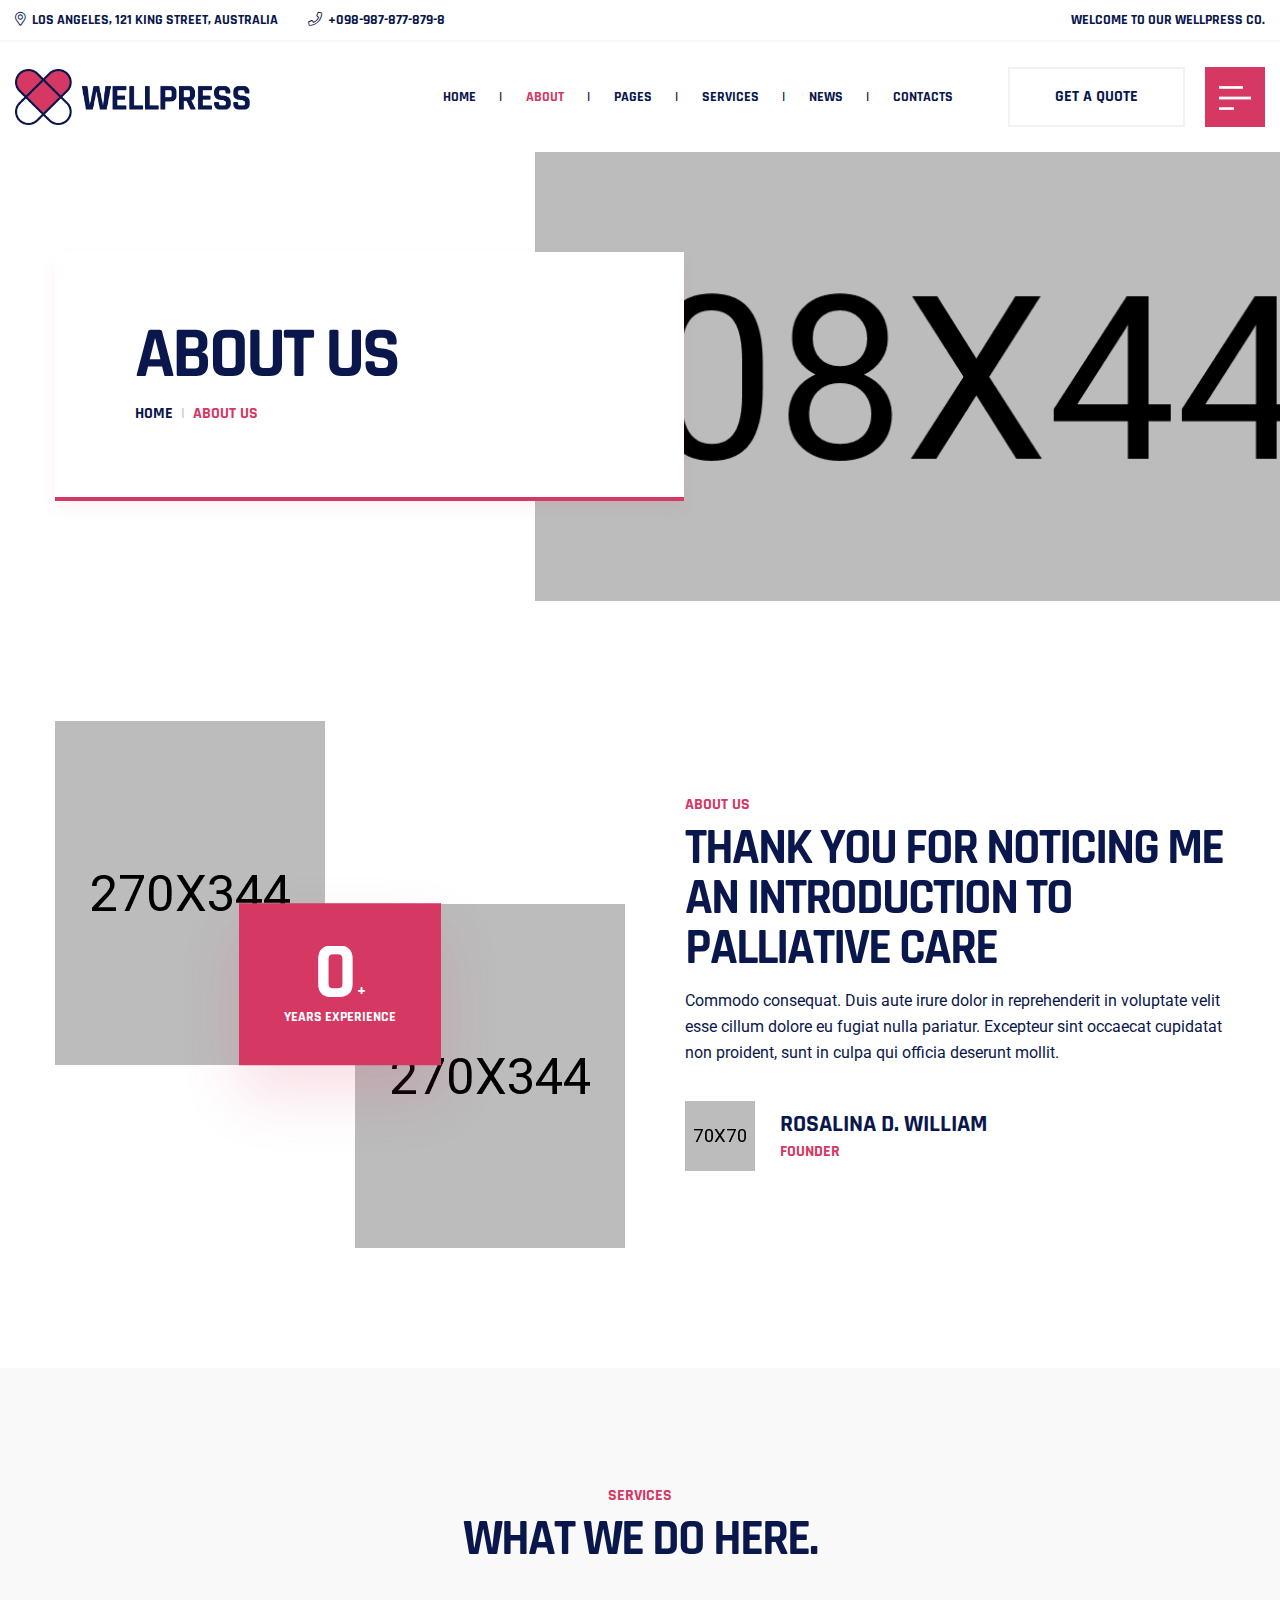
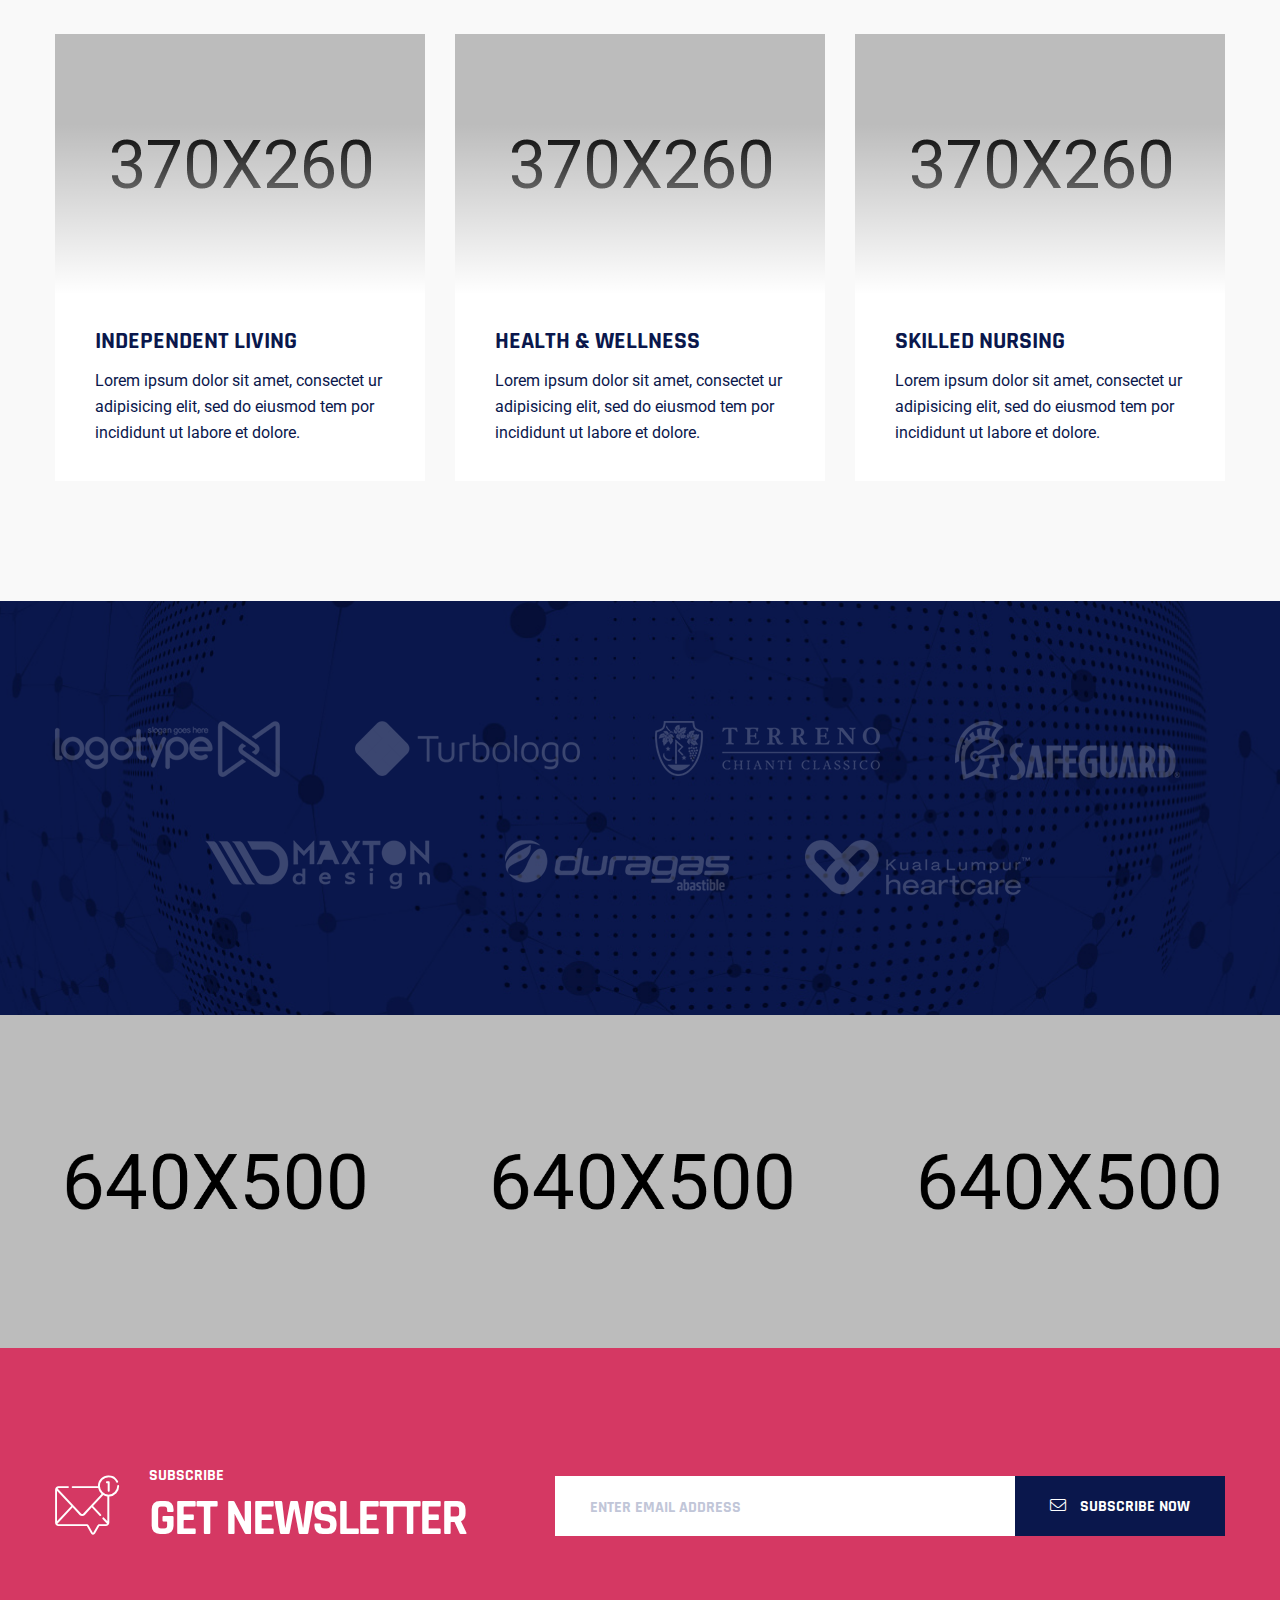
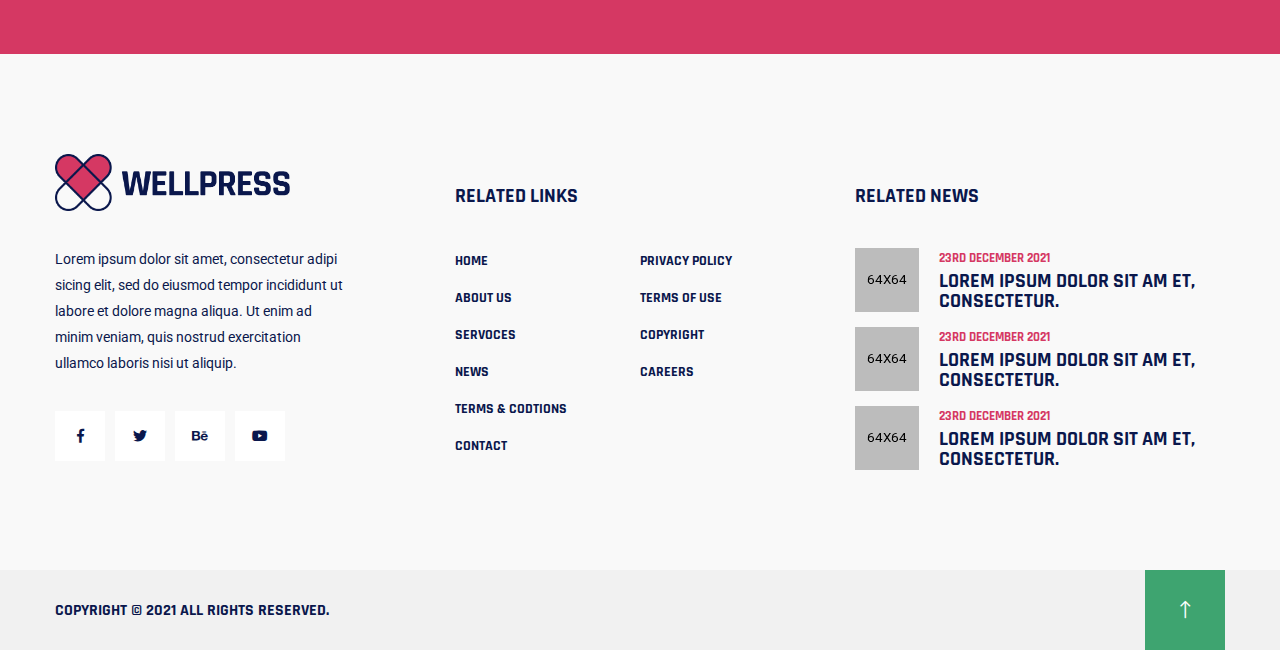
==== about-us.html @ c1dfbb24 "Initial commit" ====
<!doctype html>
<html class="no-js" lang="zxx">
    <head>
        <meta charset="utf-8">
        <meta http-equiv="x-ua-compatible" content="ie=edge">
        <title>Wellpress - Senior Care HTML5 Template</title>
        <meta name="description" content="">
        <meta name="viewport" content="width=device-width, initial-scale=1">

		<link rel="shortcut icon" type="image/x-icon" href="img/favicon.png">
        <!-- Place favicon.ico in the root directory -->

		<!-- CSS here -->
        <link rel="stylesheet" href="css/bootstrap.min.css">
        <link rel="stylesheet" href="css/animate.min.css">
        <link rel="stylesheet" href="css/magnific-popup.css">
        <link rel="stylesheet" href="css/fontawesome-all.min.css">
        <link rel="stylesheet" href="css/bootstrap-datepicker.min.css">
        <link rel="stylesheet" href="css/owl.carousel.min.css">
        <link rel="stylesheet" href="css/flaticon.css">
        <link rel="stylesheet" href="css/odometer.css">
        <link rel="stylesheet" href="css/aos.css">
        <link rel="stylesheet" href="css/slick.css">
        <link rel="stylesheet" href="css/default.css">
        <link rel="stylesheet" href="css/style.css">
        <link rel="stylesheet" href="css/responsive.css">
    </head>
    <body>


        <!-- preloader-start -->
        <div id="preloader">
            <div id="loading-center">
                <div id="loading-center-absolute">
                    <div class="object" id="object_one"></div>
                    <div class="object" id="object_two"></div>
                    <div class="object" id="object_three"></div>
                    <div class="object" id="object_four"></div>
                </div>
            </div>
        </div>
        <!-- preloader-end -->



        <!-- header-area -->
        <header class="header-style-three">
            <div class="header-top-area d-none d-md-block">
                <div class="container custom-container-two">
                    <div class="row align-items-center">
                        <div class="col-md-8">
                            <div class="header-top-list">
                                <ul>
                                    <li><i class="fal fa-map-marker-alt"></i>Los Angeles, 121 KING STREET, AUSTRALIA</li>
                                    <li><i class="fal fa-phone"></i>+098-987-877-879-8</li>
                                </ul>
                            </div>
                        </div>
                        <div class="col-md-4">
                            <div class="header-top-welcome text-right">
                                <p>Welcome to our wellpress co.</p>
                            </div>
                        </div>
                    </div>
                </div>
            </div>
            <div id="header-sticky" class="main-header menu-area">
                <div class="container custom-container-two">
                    <div class="row">
                        <div class="col-12">
                            <div class="mobile-nav-toggler"><i class="fas fa-bars"></i></div>
                            <div class="menu-wrap">
                                <nav class="menu-nav show">
                                    <div class="logo">
                                        <a href="index.html"><img src="img/logo/logo.png" alt=""></a>
                                    </div>
                                    <div class="navbar-wrap main-menu d-none d-lg-flex">
                                        <ul class="navigation">
                                            <li class="dropdown"><a href="#">Home</a>
                                                <ul class="submenu">
                                                    <li><a href="index.html">Home One</a></li>
                                                    <li><a href="index-2.html">Home Two</a></li>
                                                    <li><a href="index-3.html">Home Three</a></li>
                                                </ul>
                                            </li>
                                            <li class="active"><a href="about-us.html">about</a></li>
                                            <li class="dropdown"><a href="#">pages</a>
                                                <ul class="submenu">
                                                    <li><a href="portfolio.html">our portfolio</a></li>
                                                    <li><a href="portfolio-details.html">portfolio details</a></li>
                                                    <li><a href="team.html">Our Team</a></li>
                                                    <li><a href="team-details.html">Team details</a></li>
                                                    <li><a href="faq.html">faq page</a></li>
                                                </ul>
                                            </li>
                                            <li class="dropdown"><a href="services.html">services</a>
                                                <ul class="submenu">
                                                    <li><a href="services.html">our services</a></li>
                                                    <li><a href="services-details.html">services details</a></li>
                                                </ul>
                                            </li>
                                            <li class="dropdown"><a href="#">News</a>
                                                <ul class="submenu">
                                                    <li><a href="blog.html">Our News</a></li>
                                                    <li><a href="blog-details.html">News Details</a></li>
                                                </ul>
                                            </li>
                                            <li><a href="contact.html">contacts</a></li>
                                        </ul>
                                    </div>
                                    <div class="header-action d-none d-lg-block">
                                        <ul>
                                            <li class="header-btn"><a href="#" class="btn transparent-btn">get a quote</a></li>
                                            <li><a href="#" class="off-canvas-menu menu-trigger"><img src="img/icon/menu_bar_icon.png" alt=""></a></li>
                                        </ul>
                                    </div>
                                </nav>
                            </div>
                            <!-- Mobile Menu  -->
                            <div class="mobile-menu">
                                <div class="menu-backdrop"></div>

                                <nav class="menu-box">
                                    <div class="close-btn"><i class="fal fa-times"></i></div>
                                    <div class="nav-logo"><a href="index.html"><img src="img/logo/logo.png" alt="" title=""></a>
                                    </div>
                                    <div class="menu-outer">
                                        <!--Here Menu Will Come Automatically Via Javascript / Same Menu as in Header-->
                                    </div>
                                    <div class="main-header-contact">
                                        <ul>
                                            <li>
                                                <div class="header-contact-box">
                                                    <div class="h-contact-icon">
                                                        <img src="img/icon/envelope.png" alt="">
                                                    </div>
                                                    <div class="h-contact-content">
                                                        <h5>email address</h5>
                                                        <span>info@wellpress.com</span>
                                                    </div>
                                                </div>
                                            </li>
                                            <li>
                                                <div class="header-contact-box">
                                                    <div class="h-contact-icon">
                                                        <img src="img/icon/phone.png" alt="">
                                                    </div>
                                                    <div class="h-contact-content">
                                                        <h5>emergency call</h5>
                                                        <span>+098-987-877-879-8</span>
                                                    </div>
                                                </div>
                                            </li>
                                        </ul>
                                    </div>
                                    <div class="social-links">
                                        <ul class="clearfix">
                                            <li><a href="#"><span class="fab fa-facebook-f"></span></a></li>
                                            <li><a href="#"><span class="fab fa-twitter"></span></a></li>
                                            <li><a href="#"><span class="fab fa-pinterest-p"></span></a></li>
                                            <li><a href="#"><span class="fab fa-instagram"></span></a></li>
                                            <li><a href="#"><span class="fab fa-youtube"></span></a></li>
                                        </ul>
                                    </div>
                                </nav>
                            </div>
                            <!-- End Mobile Menu -->
                            <!-- offCanvas-start -->
                            <div class="extra-info">
                                <div class="close-icon menu-close">
                                    <button><i class="far fa-window-close"></i></button>
                                </div>
                                <div class="logo-side mb-30">
                                    <a href="index.html"><img src="img/logo/w_logo.png" alt="" /></a>
                                </div>
                                <div class="side-info mb-30">
                                    <div class="contact-list mb-30">
                                        <h4>Office Address</h4>
                                        <p>123/A, Miranda City Likaoli
                                            Prikano, Dope</p>
                                    </div>
                                    <div class="contact-list mb-30">
                                        <h4>Phone Number</h4>
                                        <p>+0989 7876 9865 9</p>
                                        <p>+(090) 8765 86543 85</p>
                                    </div>
                                    <div class="contact-list mb-30">
                                        <h4>Email Address</h4>
                                        <p>info@example.com</p>
                                        <p>example.mail@hum.com</p>
                                    </div>
                                </div>
                                <div class="side-instagram">
                                    <a href="#"><img src="img/images/p1.jpg" alt="img"></a>
                                    <a href="#"><img src="img/images/p2.jpg" alt="img"></a>
                                    <a href="#"><img src="img/images/p3.jpg" alt="img"></a>
                                    <a href="#"><img src="img/images/p4.jpg" alt="img"></a>
                                    <a href="#"><img src="img/images/p5.jpg" alt="img"></a>
                                    <a href="#"><img src="img/images/p1.jpg" alt="img"></a>
                                </div>
                                <div class="social-icon-right pt-20 pb-50">
                                    <a href="#"><i class="fab fa-facebook-f"></i></a>
                                    <a href="#"><i class="fab fa-twitter"></i></a>
                                    <a href="#"><i class="fab fa-google-plus-g"></i></a>
                                    <a href="#"><i class="fab fa-instagram"></i></a>
                                </div>
                            </div>
                            <div class="offcanvas-overly"></div>
                            <!-- offCanvas-end -->
                        </div>
                    </div>
                </div>
            </div>
        </header>
        <!-- header-area-end -->

        <!-- main-area -->
        <main>

            <!-- breadcrumb-area -->
            <section class="breadcrumb-area">
                <div class="breadcrumb-bg" data-background="img/bg/breadcrumb_bg.jpg"></div>
                <div class="container">
                    <div class="row">
                        <div class="col-12">
                            <div class="breadcrumb-content">
                                <h2 class="title">about us</h2>
                                <nav aria-label="breadcrumb">
                                    <ol class="breadcrumb">
                                        <li class="breadcrumb-item"><a href="index.html">Home</a></li>
                                        <li class="breadcrumb-item active" aria-current="page">about us</li>
                                    </ol>
                                </nav>
                            </div>
                        </div>
                    </div>
                </div>
            </section>
            <!-- breadcrumb-area-end -->

            <!-- about-us-area -->
            <section class="about-us-area about-style-four pt-120 pb-120">
                <div class="container">
                    <div class="row align-items-center justify-content-center">
                        <div class="col-lg-6 col-md-10">
                            <div class="about-wrapper">
                                <div class="row">
                                    <div class="col-sm-6">
                                        <div class="about-img">
                                            <img src="img/images/t_about_img01.jpg" alt="">
                                        </div>
                                    </div>
                                    <div class="col-sm-6">
                                        <div class="about-img">
                                            <img src="img/images/t_about_img02.jpg" alt="">
                                        </div>
                                    </div>
                                </div>
                                <div class="about-exp-box">
                                    <div class="about-exp-content">
                                        <h2><span class="odometer" data-count="32">00</span><small>+</small></h2>
                                        <h6>years Experience</h6>
                                    </div>
                                </div>
                            </div>
                        </div>
                        <div class="col-lg-6 pl-45">
                            <div class="section-title mb-15">
                                <h6 class="sub-title">about us</h6>
                                <h2 class="title">thank you for noticing me an introduction to palliative care</h2>
                            </div>
                            <div class="about-us-content">
                                <p>Commodo consequat. Duis aute irure dolor in reprehenderit in voluptate velit esse cillum dolore eu fugiat nulla
                                pariatur. Excepteur sint occaecat cupidatat non proident, sunt in culpa qui officia deserunt mollit.</p>
                                <div class="about-info-wrap">
                                    <div class="thumb">
                                        <img src="img/images/about_info_thumb.jpg" alt="">
                                    </div>
                                    <div class="content">
                                        <h4>Rosalina D. William</h4>
                                        <span>Founder</span>
                                    </div>
                                </div>
                            </div>
                        </div>
                    </div>
                </div>
            </section>
            <!-- about-us-area-end -->

            <!-- services-area -->
            <section class="services-area gray-bg pt-120 pb-90">
                <div class="container">
                    <div class="row justify-content-center">
                        <div class="col-lg-6">
                            <div class="section-title text-center mb-70">
                                <h6 class="sub-title">services</h6>
                                <h2 class="title">what we do here.</h2>
                            </div>
                        </div>
                    </div>
                    <div class="row justify-content-center">
                        <div class="col-lg-4 col-md-6 col-sm-9">
                            <div class="services-style-three-item mb-30">
                                <div class="services-thumb">
                                    <img src="img/images/services_thumb01.jpg" alt="">
                                </div>
                                <div class="services-content">
                                    <h3><a href="services-details.html">Independent Living</a></h3>
                                    <p>Lorem ipsum dolor sit amet, consectet ur adipisicing elit, sed do eiusmod tem por incididunt ut labore et dolore.</p>
                                </div>
                            </div>
                        </div>
                        <div class="col-lg-4 col-md-6 col-sm-9">
                            <div class="services-style-three-item mb-30">
                                <div class="services-thumb">
                                    <img src="img/images/services_thumb02.jpg" alt="">
                                </div>
                                <div class="services-content">
                                    <h3><a href="services-details.html">Health & wellness</a></h3>
                                    <p>Lorem ipsum dolor sit amet, consectet ur adipisicing elit, sed do eiusmod tem por incididunt ut labore et dolore.</p>
                                </div>
                            </div>
                        </div>
                        <div class="col-lg-4 col-md-6 col-sm-9">
                            <div class="services-style-three-item mb-30">
                                <div class="services-thumb">
                                    <img src="img/images/services_thumb03.jpg" alt="">
                                </div>
                                <div class="services-content">
                                    <h3><a href="services-details.html">Skilled Nursing</a></h3>
                                    <p>Lorem ipsum dolor sit amet, consectet ur adipisicing elit, sed do eiusmod tem por incididunt ut labore et dolore.</p>
                                </div>
                            </div>
                        </div>
                    </div>
                </div>
            </section>
            <!-- services-area-end -->

            <!-- brand-area -->
            <div class="brand-area brand-bg" data-background="img/bg/brand_bg.jpg">
                <div class="container">
                    <div class="row justify-content-center">
                        <div class="col-lg-3 col-md-4 col-sm-6">
                            <div class="brand-item-two mb-60">
                                <a href="#"><img src="img/brand/w_brand_logo01.png" alt=""></a>
                            </div>
                        </div>
                        <div class="col-lg-3 col-md-4 col-sm-6">
                            <div class="brand-item-two mb-60">
                                <a href="#"><img src="img/brand/w_brand_logo02.png" alt=""></a>
                            </div>
                        </div>
                        <div class="col-lg-3 col-md-4 col-sm-6">
                            <div class="brand-item-two mb-60">
                                <a href="#"><img src="img/brand/w_brand_logo03.png" alt=""></a>
                            </div>
                        </div>
                        <div class="col-lg-3 col-md-4 col-sm-6">
                            <div class="brand-item-two mb-60">
                                <a href="#"><img src="img/brand/w_brand_logo04.png" alt=""></a>
                            </div>
                        </div>
                        <div class="col-lg-3 col-md-4 col-sm-6">
                            <div class="brand-item-two mb-60">
                                <a href="#"><img src="img/brand/w_brand_logo05.png" alt=""></a>
                            </div>
                        </div>
                        <div class="col-lg-3 col-md-4 col-sm-6">
                            <div class="brand-item-two mb-60">
                                <a href="#"><img src="img/brand/w_brand_logo06.png" alt=""></a>
                            </div>
                        </div>
                        <div class="col-lg-3 col-md-4 col-sm-6">
                            <div class="brand-item-two mb-60">
                                <a href="#"><img src="img/brand/w_brand_logo07.png" alt=""></a>
                            </div>
                        </div>
                    </div>
                </div>
            </div>
            <!-- brand-area-end -->

            <!-- gallery-area -->
            <div class="gallery-area fix">
                <div class="container-fluid p-0">
                    <div class="row no-gutters gallery-slide-active">
                        <div class="col-xl-4">
                            <div class="gallery-slide-item">
                                <a class="popup-image" href="img/gallery/gallery_slide_thumb01.jpg">
                                    <div class="icon"><i class="fal fa-plus"></i></div>
                                    <img src="img/gallery/gallery_slide_thumb01.jpg" alt="">
                                </a>
                            </div>
                        </div>
                        <div class="col-xl-4">
                            <div class="gallery-slide-item">
                                <a class="popup-image" href="img/gallery/gallery_slide_thumb02.jpg">
                                    <div class="icon"><i class="fal fa-plus"></i></div>
                                    <img src="img/gallery/gallery_slide_thumb02.jpg" alt="">
                                </a>
                            </div>
                        </div>
                        <div class="col-xl-4">
                            <div class="gallery-slide-item">
                                <a class="popup-image" href="img/gallery/gallery_slide_thumb03.jpg">
                                    <div class="icon"><i class="fal fa-plus"></i></div>
                                    <img src="img/gallery/gallery_slide_thumb03.jpg" alt="">
                                </a>
                            </div>
                        </div>
                        <div class="col-xl-4">
                            <div class="gallery-slide-item">
                                <a class="popup-image" href="img/gallery/gallery_slide_thumb04.jpg">
                                    <div class="icon"><i class="fal fa-plus"></i></div>
                                    <img src="img/gallery/gallery_slide_thumb04.jpg" alt="">
                                </a>
                            </div>
                        </div>
                        <div class="col-xl-4">
                            <div class="gallery-slide-item">
                                <a class="popup-image" href="img/gallery/gallery_slide_thumb02.jpg">
                                    <div class="icon"><i class="fal fa-plus"></i></div>
                                    <img src="img/gallery/gallery_slide_thumb02.jpg" alt="">
                                </a>
                            </div>
                        </div>
                    </div>
                </div>
            </div>
            <!-- gallery-area-end -->

            <!-- newsletter-area -->
            <section class="newsletter-area cerise-bg pt-120 pb-110">
                <div class="container">
                    <div class="row align-items-center">
                        <div class="col-xl-5 col-lg-6">
                            <div class="newsletter-title">
                                <div class="icon">
                                    <i class="flaticon-message"></i>
                                </div>
                                <div class="section-title full-white-title">
                                    <h6 class="sub-title">subscribe</h6>
                                    <h2 class="title">get newsletter</h2>
                                </div>
                            </div>
                        </div>
                        <div class="col-xl-7 col-lg-6">
                            <div class="newsletter-form">
                                <form action="#">
                                    <input type="email" placeholder="enter email address">
                                    <button class="btn"><i class="fal fa-envelope"></i> subscribe now</button>
                                </form>
                            </div>
                        </div>
                    </div>
                </div>
            </section>
            <!-- newsletter-area-end -->

        </main>
        <!-- main-area-emd -->



        <!-- footer-area -->
        <footer>
            <div class="footer-top-area gray-bg pt-100 pb-50">
                <div class="container">
                    <div class="row">
                        <div class="col-lg-4 col-md-6 col-sm-9">
                            <div class="footer-widget mb-50">
                                <div class="footer-logo mb-35">
                                    <a href="index.html"><img src="img/logo/logo.png" alt=""></a>
                                </div>
                                <div class="footer-text mb-35">
                                    <p>Lorem ipsum dolor sit amet, consectetur adipi sicing elit, sed do eiusmod tempor incididunt ut labore et dolore magna
                                    aliqua. Ut enim ad minim veniam, quis nostrud exercitation ullamco laboris nisi ut aliquip.</p>
                                </div>
                                <div class="footer-social">
                                    <ul>
                                        <li><a href="#"><i class="fab fa-facebook-f"></i></a></li>
                                        <li><a href="#"><i class="fab fa-twitter"></i></a></li>
                                        <li><a href="#"><i class="fab fa-behance"></i></a></li>
                                        <li><a href="#"><i class="fab fa-youtube"></i></a></li>
                                    </ul>
                                </div>
                            </div>
                        </div>
                        <div class="col-lg-4 col-md-6 col-sm-9">
                            <div class="footer-widget pt-30 mb-50">
                                <div class="fw-title mb-40">
                                    <h4 class="title">related Links</h4>
                                </div>
                                <div class="fw-link">
                                    <ul>
                                        <li><a href="#">home</a></li>
                                        <li><a href="#">about us</a></li>
                                        <li><a href="#">servoces</a></li>
                                        <li><a href="#">news</a></li>
                                        <li><a href="#">terms & codtions</a></li>
                                        <li><a href="#">contact</a></li>
                                    </ul>
                                    <ul>
                                        <li><a href="#">privacy policy</a></li>
                                        <li><a href="#">terms of use</a></li>
                                        <li><a href="#">copyright</a></li>
                                        <li><a href="#">careers</a></li>
                                    </ul>
                                </div>
                            </div>
                        </div>
                        <div class="col-lg-4 col-md-6 col-sm-9">
                            <div class="footer-widget pt-30 mb-50">
                                <div class="fw-title mb-40">
                                    <h4 class="title">related news</h4>
                                </div>
                                <div class="fw-post">
                                    <ul>
                                        <li>
                                            <div class="fw-post-thumb">
                                                <a href="blog-details.html"><img src="img/blog/fw_post_thumb01.jpg" alt=""></a>
                                            </div>
                                            <div class="fw-post-content">
                                                <span class="date">23rd december 2021</span>
                                                <h4><a href="blog-details.html">Lorem ipsum dolor sit am et, consectetur.</a></h4>
                                            </div>
                                        </li>
                                        <li>
                                            <div class="fw-post-thumb">
                                                <a href="blog-details.html"><img src="img/blog/fw_post_thumb02.jpg" alt=""></a>
                                            </div>
                                            <div class="fw-post-content">
                                                <span class="date">23rd december 2021</span>
                                                <h4><a href="blog-details.html">Lorem ipsum dolor sit am et, consectetur.</a></h4>
                                            </div>
                                        </li>
                                        <li>
                                            <div class="fw-post-thumb">
                                                <a href="blog-details.html"><img src="img/blog/fw_post_thumb03.jpg" alt=""></a>
                                            </div>
                                            <div class="fw-post-content">
                                                <span class="date">23rd december 2021</span>
                                                <h4><a href="blog-details.html">Lorem ipsum dolor sit am et, consectetur.</a></h4>
                                            </div>
                                        </li>
                                    </ul>
                                </div>
                            </div>
                        </div>
                    </div>
                </div>
            </div>
            <div class="copyright-area copyright-style-two gray-lite-bg">
                <div class="container">
                    <div class="row align-items-center">
                        <div class="col-lg-5 col-md-6">
                            <div class="copyright-text">
                                <h6>Copyright © 2021 All Rights Reserved.</h6>
                            </div>
                        </div>
                        <div class="col-lg-7 col-md-6">
                            <div class="copyright-right-wrap">
                                <button class="scroll-top scroll-to-target" data-target="html">
                                    <i class="fal fa-long-arrow-up"></i>
                                </button>
                            </div>
                        </div>
                    </div>
                </div>
            </div>
        </footer>
        <!-- footer-area-end -->





		<!-- JS here -->
        <script src="js/vendor/jquery-3.5.0.min.js"></script>
        <script src="js/popper.min.js"></script>
        <script src="js/bootstrap.min.js"></script>
        <script src="js/isotope.pkgd.min.js"></script>
        <script src="js/imagesloaded.pkgd.min.js"></script>
        <script src="js/jquery.magnific-popup.min.js"></script>
        <script src="js/owl.carousel.min.js"></script>
        <script src="js/jquery.odometer.min.js"></script>
        <script src="js/bootstrap-datepicker.min.js"></script>
        <script src="js/jquery.appear.js"></script>
        <script src="js/js_jquery.knob.js"></script>
        <script src="js/slick.min.js"></script>
        <script src="js/ajax-form.js"></script>
        <script src="js/wow.min.js"></script>
        <script src="js/aos.js"></script>
        <script src="js/plugins.js"></script>
        <script src="js/main.js"></script>
    </body>
</html>
---- css/flaticon.css ----
/*
  	Flaticon icon font: Flaticon
  	Creation date: 26/09/2020 08:43
  	*/

@font-face {
  font-family: "Flaticon";
  src: url("../fonts/Flaticon.eot");
  src: url("../fonts/Flaticon.eot?#iefix") format("embedded-opentype"),
       url("../fonts/Flaticon.woff2") format("woff2"),
       url("../fonts/Flaticon.woff") format("woff"),
       url("../fonts/Flaticon.ttf") format("truetype"),
       url("../fonts/Flaticon.svg#Flaticon") format("svg");
  font-weight: normal;
  font-style: normal;
}

@media screen and (-webkit-min-device-pixel-ratio:0) {
  @font-face {
    font-family: "Flaticon";
    src: url("../fonts/Flaticon.svg#Flaticon") format("svg");
  }
}

[class^="flaticon-"]:before, [class*=" flaticon-"]:before,
[class^="flaticon-"]:after, [class*=" flaticon-"]:after {
  font-family: Flaticon;
  font-style: normal;
}

.flaticon-open:before { content: "\f100"; }
.flaticon-phone-call:before { content: "\f101"; }
.flaticon-briefcase:before { content: "\f102"; }
.flaticon-arrow-down:before { content: "\f103"; }
.flaticon-arrow-right:before { content: "\f104"; }
.flaticon-arrow-up:before { content: "\f105"; }
.flaticon-arrow-left:before { content: "\f106"; }
.flaticon-arrow-right-1:before { content: "\f107"; }
.flaticon-play-button:before { content: "\f108"; }
.flaticon-cancel:before { content: "\f109"; }
.flaticon-tick:before { content: "\f10a"; }
.flaticon-arrow-left-1:before { content: "\f10b"; }
.flaticon-notification:before { content: "\f10c"; }
.flaticon-share:before { content: "\f10d"; }
.flaticon-menu:before { content: "\f10e"; }
.flaticon-search:before { content: "\f10f"; }
.flaticon-apps:before { content: "\f110"; }
.flaticon-heart:before { content: "\f111"; }
.flaticon-heart-1:before { content: "\f112"; }
.flaticon-star:before { content: "\f113"; }
.flaticon-star-1:before { content: "\f114"; }
.flaticon-user:before { content: "\f115"; }
.flaticon-email:before { content: "\f116"; }
.flaticon-paper-plane:before { content: "\f117"; }
.flaticon-heart-2:before { content: "\f118"; }
.flaticon-heart-3:before { content: "\f119"; }
.flaticon-pay:before { content: "\f11a"; }
.flaticon-hand:before { content: "\f11b"; }
.flaticon-support:before { content: "\f11c"; }
.flaticon-support-1:before { content: "\f11d"; }
.flaticon-maternity:before { content: "\f11e"; }
.flaticon-medication:before { content: "\f11f"; }
.flaticon-medicine:before { content: "\f120"; }
.flaticon-capsules:before { content: "\f121"; }
.flaticon-doctor:before { content: "\f122"; }
.flaticon-elderly:before { content: "\f123"; }
.flaticon-health-report:before { content: "\f124"; }
.flaticon-pinwheel:before { content: "\f125"; }
.flaticon-medal:before { content: "\f126"; }
.flaticon-globe:before { content: "\f127"; }
.flaticon-coffee-cup:before { content: "\f128"; }
.flaticon-family:before { content: "\f129"; }
.flaticon-plus:before { content: "\f12a"; }
.flaticon-share-1:before { content: "\f12b"; }
.flaticon-pencil:before { content: "\f12c"; }
.flaticon-remove:before { content: "\f12d"; }
.flaticon-quotation:before { content: "\f12e"; }
.flaticon-quote:before { content: "\f12f"; }
.flaticon-quote-1:before { content: "\f130"; }
.flaticon-headphones:before { content: "\f131"; }
.flaticon-twitter:before { content: "\f132"; }
.flaticon-facebook:before { content: "\f133"; }
.flaticon-linkedin:before { content: "\f134"; }
.flaticon-whatsapp:before { content: "\f135"; }
.flaticon-youtube:before { content: "\f136"; }
.flaticon-up-arrow:before { content: "\f137"; }
.flaticon-maps-and-flags:before { content: "\f138"; }
.flaticon-placeholder:before { content: "\f139"; }
.flaticon-award:before { content: "\f13a"; }
.flaticon-stethoscope:before { content: "\f13b"; }
.flaticon-mask:before { content: "\f13c"; }
.flaticon-old-man:before { content: "\f13d"; }
.flaticon-back:before { content: "\f13e"; }
.flaticon-old:before { content: "\f13f"; }
.flaticon-clock:before { content: "\f140"; }
.flaticon-couple:before { content: "\f141"; }
.flaticon-wall-clock:before { content: "\f142"; }
.flaticon-calendar:before { content: "\f143"; }
.flaticon-nurse:before { content: "\f144"; }
.flaticon-caduceus-symbol:before { content: "\f145"; }
.flaticon-report:before { content: "\f146"; }
.flaticon-email-1:before { content: "\f147"; }
.flaticon-message:before { content: "\f148"; }
.flaticon-friend:before { content: "\f149"; }
.flaticon-discussion:before { content: "\f14a"; }
.flaticon-comments:before { content: "\f14b"; }
.flaticon-chat:before { content: "\f14c"; }
.flaticon-bookmark:before { content: "\f14d"; }
.flaticon-bookmark-1:before { content: "\f14e"; }
.flaticon-visibility:before { content: "\f14f"; }
---- css/odometer.css ----
.odometer.odometer-auto-theme, .odometer.odometer-theme-default {
  display: inline-block;
  vertical-align: middle;
  *vertical-align: auto;
  *zoom: 1;
  *display: inline;
  position: relative;
}
.odometer.odometer-auto-theme .odometer-digit, .odometer.odometer-theme-default .odometer-digit {
  display: inline-block;
  vertical-align: middle;
  *vertical-align: auto;
  *zoom: 1;
  *display: inline;
  position: relative;
}
.odometer.odometer-auto-theme .odometer-digit .odometer-digit-spacer, .odometer.odometer-theme-default .odometer-digit .odometer-digit-spacer {
  display: inline-block;
  vertical-align: middle;
  *vertical-align: auto;
  *zoom: 1;
  *display: inline;
  visibility: hidden;
}
.odometer.odometer-auto-theme .odometer-digit .odometer-digit-inner, .odometer.odometer-theme-default .odometer-digit .odometer-digit-inner {
  text-align: left;
  display: block;
  position: absolute;
  top: 0;
  left: 0;
  right: 0;
  bottom: 0;
  overflow: hidden;
}
.odometer.odometer-auto-theme .odometer-digit .odometer-ribbon, .odometer.odometer-theme-default .odometer-digit .odometer-ribbon {
  display: block;
}
.odometer.odometer-auto-theme .odometer-digit .odometer-ribbon-inner, .odometer.odometer-theme-default .odometer-digit .odometer-ribbon-inner {
  display: block;
  -webkit-backface-visibility: hidden;
  backface-visibility: hidden;
}
.odometer.odometer-auto-theme .odometer-digit .odometer-value, .odometer.odometer-theme-default .odometer-digit .odometer-value {
  display: block;
  -webkit-transform: translateZ(0);
  transform: translateZ(0);
}
.odometer.odometer-auto-theme .odometer-digit .odometer-value.odometer-last-value, .odometer.odometer-theme-default .odometer-digit .odometer-value.odometer-last-value {
  position: absolute;
}
.odometer.odometer-auto-theme.odometer-animating-up .odometer-ribbon-inner, .odometer.odometer-theme-default.odometer-animating-up .odometer-ribbon-inner {
  -webkit-transition: -webkit-transform 2s;
  -moz-transition: -moz-transform 2s;
  -ms-transition: -ms-transform 2s;
  -o-transition: -o-transform 2s;
  transition: transform 2s;
}
.odometer.odometer-auto-theme.odometer-animating-up.odometer-animating .odometer-ribbon-inner, .odometer.odometer-theme-default.odometer-animating-up.odometer-animating .odometer-ribbon-inner {
  -webkit-transform: translateY(-100%);
  -moz-transform: translateY(-100%);
  -ms-transform: translateY(-100%);
  -o-transform: translateY(-100%);
  transform: translateY(-100%);
}
.odometer.odometer-auto-theme.odometer-animating-down .odometer-ribbon-inner, .odometer.odometer-theme-default.odometer-animating-down .odometer-ribbon-inner {
  -webkit-transform: translateY(-100%);
  -moz-transform: translateY(-100%);
  -ms-transform: translateY(-100%);
  -o-transform: translateY(-100%);
  transform: translateY(-100%);
}
.odometer.odometer-auto-theme.odometer-animating-down.odometer-animating .odometer-ribbon-inner, .odometer.odometer-theme-default.odometer-animating-down.odometer-animating .odometer-ribbon-inner {
  -webkit-transition: -webkit-transform 2s;
  -moz-transition: -moz-transform 2s;
  -ms-transition: -ms-transform 2s;
  -o-transition: -o-transform 2s;
  transition: transform 2s;
  -webkit-transform: translateY(0);
  -moz-transform: translateY(0);
  -ms-transform: translateY(0);
  -o-transform: translateY(0);
  transform: translateY(0);
}
.odometer.odometer-auto-theme .odometer-value, .odometer.odometer-theme-default .odometer-value {
  text-align: center;
}
.odometer-formatting-mark {
  display: none;
}
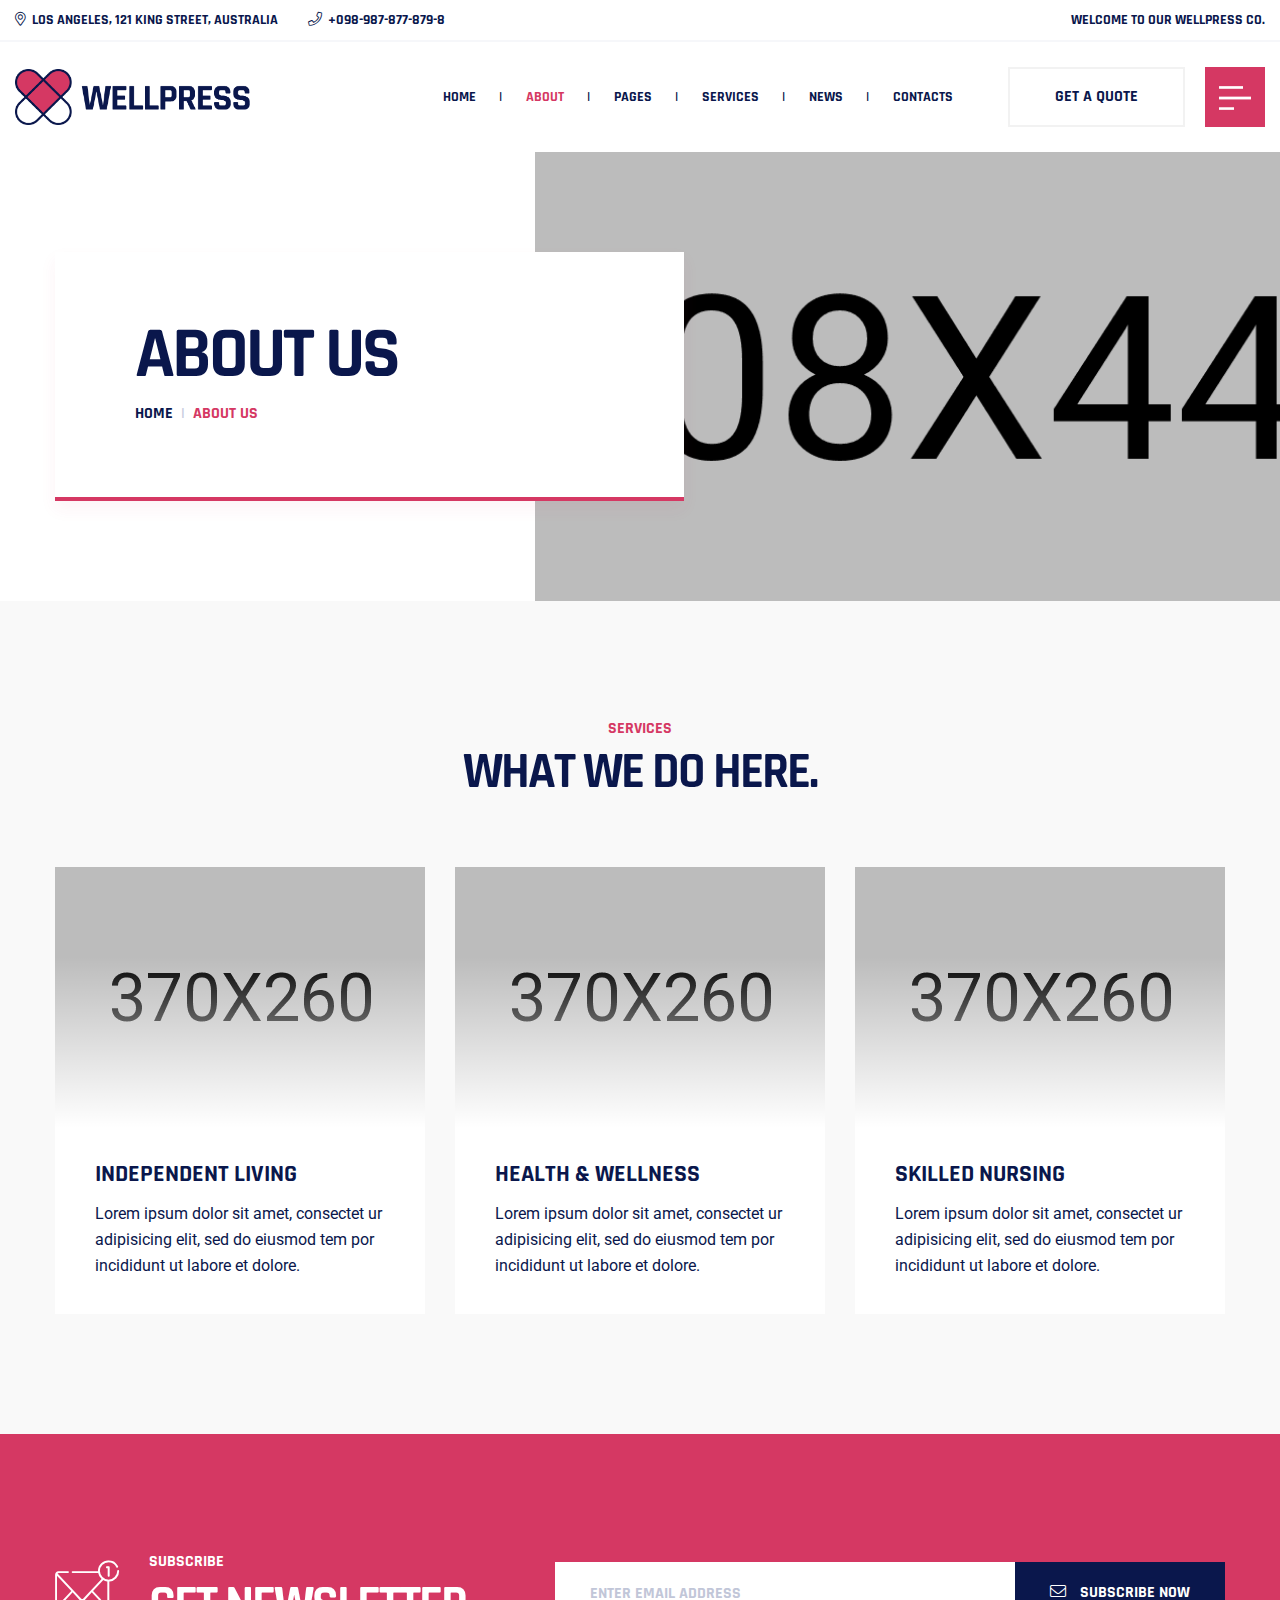
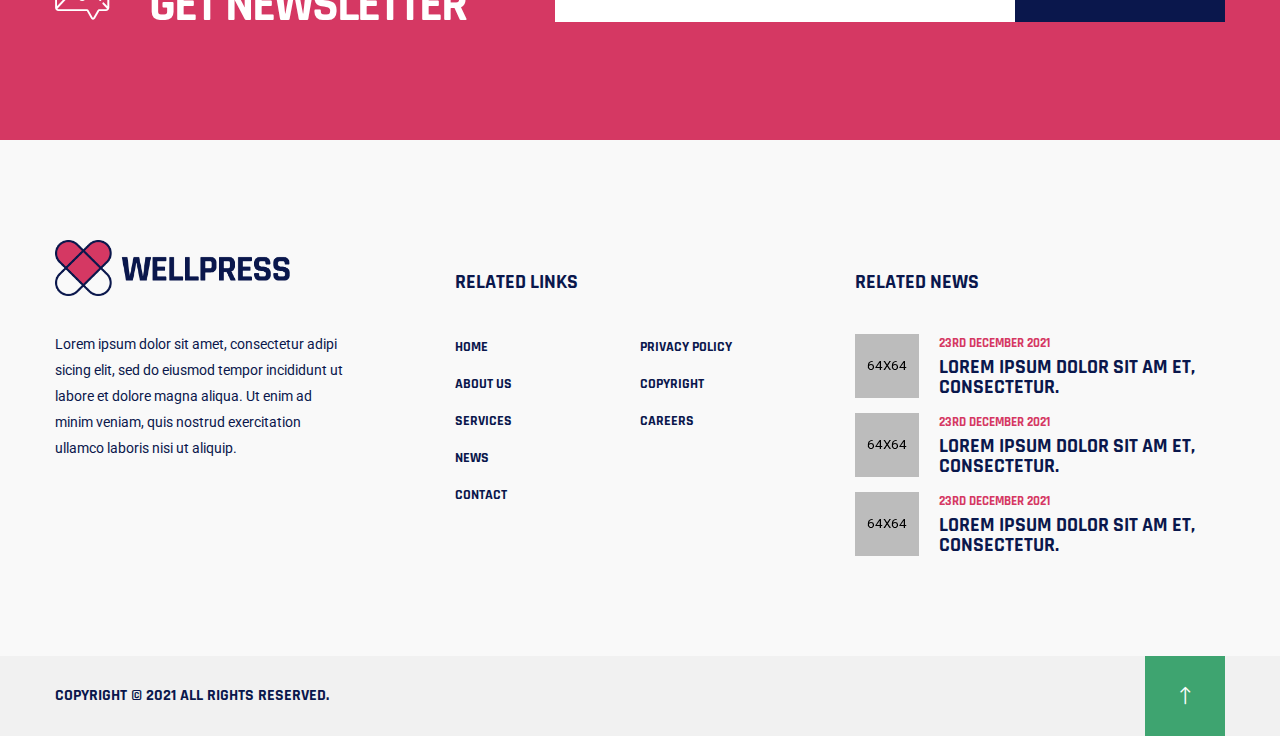
==== commit 2fa1769b: "Changes v1" ====
--- a/about-us.html
+++ b/about-us.html
@@ -238,56 +238,6 @@
             </section>
             <!-- breadcrumb-area-end -->
 
-            <!-- about-us-area -->
-            <section class="about-us-area about-style-four pt-120 pb-120">
-                <div class="container">
-                    <div class="row align-items-center justify-content-center">
-                        <div class="col-lg-6 col-md-10">
-                            <div class="about-wrapper">
-                                <div class="row">
-                                    <div class="col-sm-6">
-                                        <div class="about-img">
-                                            <img src="img/images/t_about_img01.jpg" alt="">
-                                        </div>
-                                    </div>
-                                    <div class="col-sm-6">
-                                        <div class="about-img">
-                                            <img src="img/images/t_about_img02.jpg" alt="">
-                                        </div>
-                                    </div>
-                                </div>
-                                <div class="about-exp-box">
-                                    <div class="about-exp-content">
-                                        <h2><span class="odometer" data-count="32">00</span><small>+</small></h2>
-                                        <h6>years Experience</h6>
-                                    </div>
-                                </div>
-                            </div>
-                        </div>
-                        <div class="col-lg-6 pl-45">
-                            <div class="section-title mb-15">
-                                <h6 class="sub-title">about us</h6>
-                                <h2 class="title">thank you for noticing me an introduction to palliative care</h2>
-                            </div>
-                            <div class="about-us-content">
-                                <p>Commodo consequat. Duis aute irure dolor in reprehenderit in voluptate velit esse cillum dolore eu fugiat nulla
-                                pariatur. Excepteur sint occaecat cupidatat non proident, sunt in culpa qui officia deserunt mollit.</p>
-                                <div class="about-info-wrap">
-                                    <div class="thumb">
-                                        <img src="img/images/about_info_thumb.jpg" alt="">
-                                    </div>
-                                    <div class="content">
-                                        <h4>Rosalina D. William</h4>
-                                        <span>Founder</span>
-                                    </div>
-                                </div>
-                            </div>
-                        </div>
-                    </div>
-                </div>
-            </section>
-            <!-- about-us-area-end -->
-
             <!-- services-area -->
             <section class="services-area gray-bg pt-120 pb-90">
                 <div class="container">
@@ -338,99 +288,6 @@
             </section>
             <!-- services-area-end -->
 
-            <!-- brand-area -->
-            <div class="brand-area brand-bg" data-background="img/bg/brand_bg.jpg">
-                <div class="container">
-                    <div class="row justify-content-center">
-                        <div class="col-lg-3 col-md-4 col-sm-6">
-                            <div class="brand-item-two mb-60">
-                                <a href="#"><img src="img/brand/w_brand_logo01.png" alt=""></a>
-                            </div>
-                        </div>
-                        <div class="col-lg-3 col-md-4 col-sm-6">
-                            <div class="brand-item-two mb-60">
-                                <a href="#"><img src="img/brand/w_brand_logo02.png" alt=""></a>
-                            </div>
-                        </div>
-                        <div class="col-lg-3 col-md-4 col-sm-6">
-                            <div class="brand-item-two mb-60">
-                                <a href="#"><img src="img/brand/w_brand_logo03.png" alt=""></a>
-                            </div>
-                        </div>
-                        <div class="col-lg-3 col-md-4 col-sm-6">
-                            <div class="brand-item-two mb-60">
-                                <a href="#"><img src="img/brand/w_brand_logo04.png" alt=""></a>
-                            </div>
-                        </div>
-                        <div class="col-lg-3 col-md-4 col-sm-6">
-                            <div class="brand-item-two mb-60">
-                                <a href="#"><img src="img/brand/w_brand_logo05.png" alt=""></a>
-                            </div>
-                        </div>
-                        <div class="col-lg-3 col-md-4 col-sm-6">
-                            <div class="brand-item-two mb-60">
-                                <a href="#"><img src="img/brand/w_brand_logo06.png" alt=""></a>
-                            </div>
-                        </div>
-                        <div class="col-lg-3 col-md-4 col-sm-6">
-                            <div class="brand-item-two mb-60">
-                                <a href="#"><img src="img/brand/w_brand_logo07.png" alt=""></a>
-                            </div>
-                        </div>
-                    </div>
-                </div>
-            </div>
-            <!-- brand-area-end -->
-
-            <!-- gallery-area -->
-            <div class="gallery-area fix">
-                <div class="container-fluid p-0">
-                    <div class="row no-gutters gallery-slide-active">
-                        <div class="col-xl-4">
-                            <div class="gallery-slide-item">
-                                <a class="popup-image" href="img/gallery/gallery_slide_thumb01.jpg">
-                                    <div class="icon"><i class="fal fa-plus"></i></div>
-                                    <img src="img/gallery/gallery_slide_thumb01.jpg" alt="">
-                                </a>
-                            </div>
-                        </div>
-                        <div class="col-xl-4">
-                            <div class="gallery-slide-item">
-                                <a class="popup-image" href="img/gallery/gallery_slide_thumb02.jpg">
-                                    <div class="icon"><i class="fal fa-plus"></i></div>
-                                    <img src="img/gallery/gallery_slide_thumb02.jpg" alt="">
-                                </a>
-                            </div>
-                        </div>
-                        <div class="col-xl-4">
-                            <div class="gallery-slide-item">
-                                <a class="popup-image" href="img/gallery/gallery_slide_thumb03.jpg">
-                                    <div class="icon"><i class="fal fa-plus"></i></div>
-                                    <img src="img/gallery/gallery_slide_thumb03.jpg" alt="">
-                                </a>
-                            </div>
-                        </div>
-                        <div class="col-xl-4">
-                            <div class="gallery-slide-item">
-                                <a class="popup-image" href="img/gallery/gallery_slide_thumb04.jpg">
-                                    <div class="icon"><i class="fal fa-plus"></i></div>
-                                    <img src="img/gallery/gallery_slide_thumb04.jpg" alt="">
-                                </a>
-                            </div>
-                        </div>
-                        <div class="col-xl-4">
-                            <div class="gallery-slide-item">
-                                <a class="popup-image" href="img/gallery/gallery_slide_thumb02.jpg">
-                                    <div class="icon"><i class="fal fa-plus"></i></div>
-                                    <img src="img/gallery/gallery_slide_thumb02.jpg" alt="">
-                                </a>
-                            </div>
-                        </div>
-                    </div>
-                </div>
-            </div>
-            <!-- gallery-area-end -->
-
             <!-- newsletter-area -->
             <section class="newsletter-area cerise-bg pt-120 pb-110">
                 <div class="container">
@@ -478,14 +335,6 @@
                                     <p>Lorem ipsum dolor sit amet, consectetur adipi sicing elit, sed do eiusmod tempor incididunt ut labore et dolore magna
                                     aliqua. Ut enim ad minim veniam, quis nostrud exercitation ullamco laboris nisi ut aliquip.</p>
                                 </div>
-                                <div class="footer-social">
-                                    <ul>
-                                        <li><a href="#"><i class="fab fa-facebook-f"></i></a></li>
-                                        <li><a href="#"><i class="fab fa-twitter"></i></a></li>
-                                        <li><a href="#"><i class="fab fa-behance"></i></a></li>
-                                        <li><a href="#"><i class="fab fa-youtube"></i></a></li>
-                                    </ul>
-                                </div>
                             </div>
                         </div>
                         <div class="col-lg-4 col-md-6 col-sm-9">
@@ -497,14 +346,12 @@
                                     <ul>
                                         <li><a href="#">home</a></li>
                                         <li><a href="#">about us</a></li>
-                                        <li><a href="#">servoces</a></li>
+                                        <li><a href="#">services</a></li>
                                         <li><a href="#">news</a></li>
-                                        <li><a href="#">terms & codtions</a></li>
                                         <li><a href="#">contact</a></li>
                                     </ul>
                                     <ul>
                                         <li><a href="#">privacy policy</a></li>
-                                        <li><a href="#">terms of use</a></li>
                                         <li><a href="#">copyright</a></li>
                                         <li><a href="#">careers</a></li>
                                     </ul>
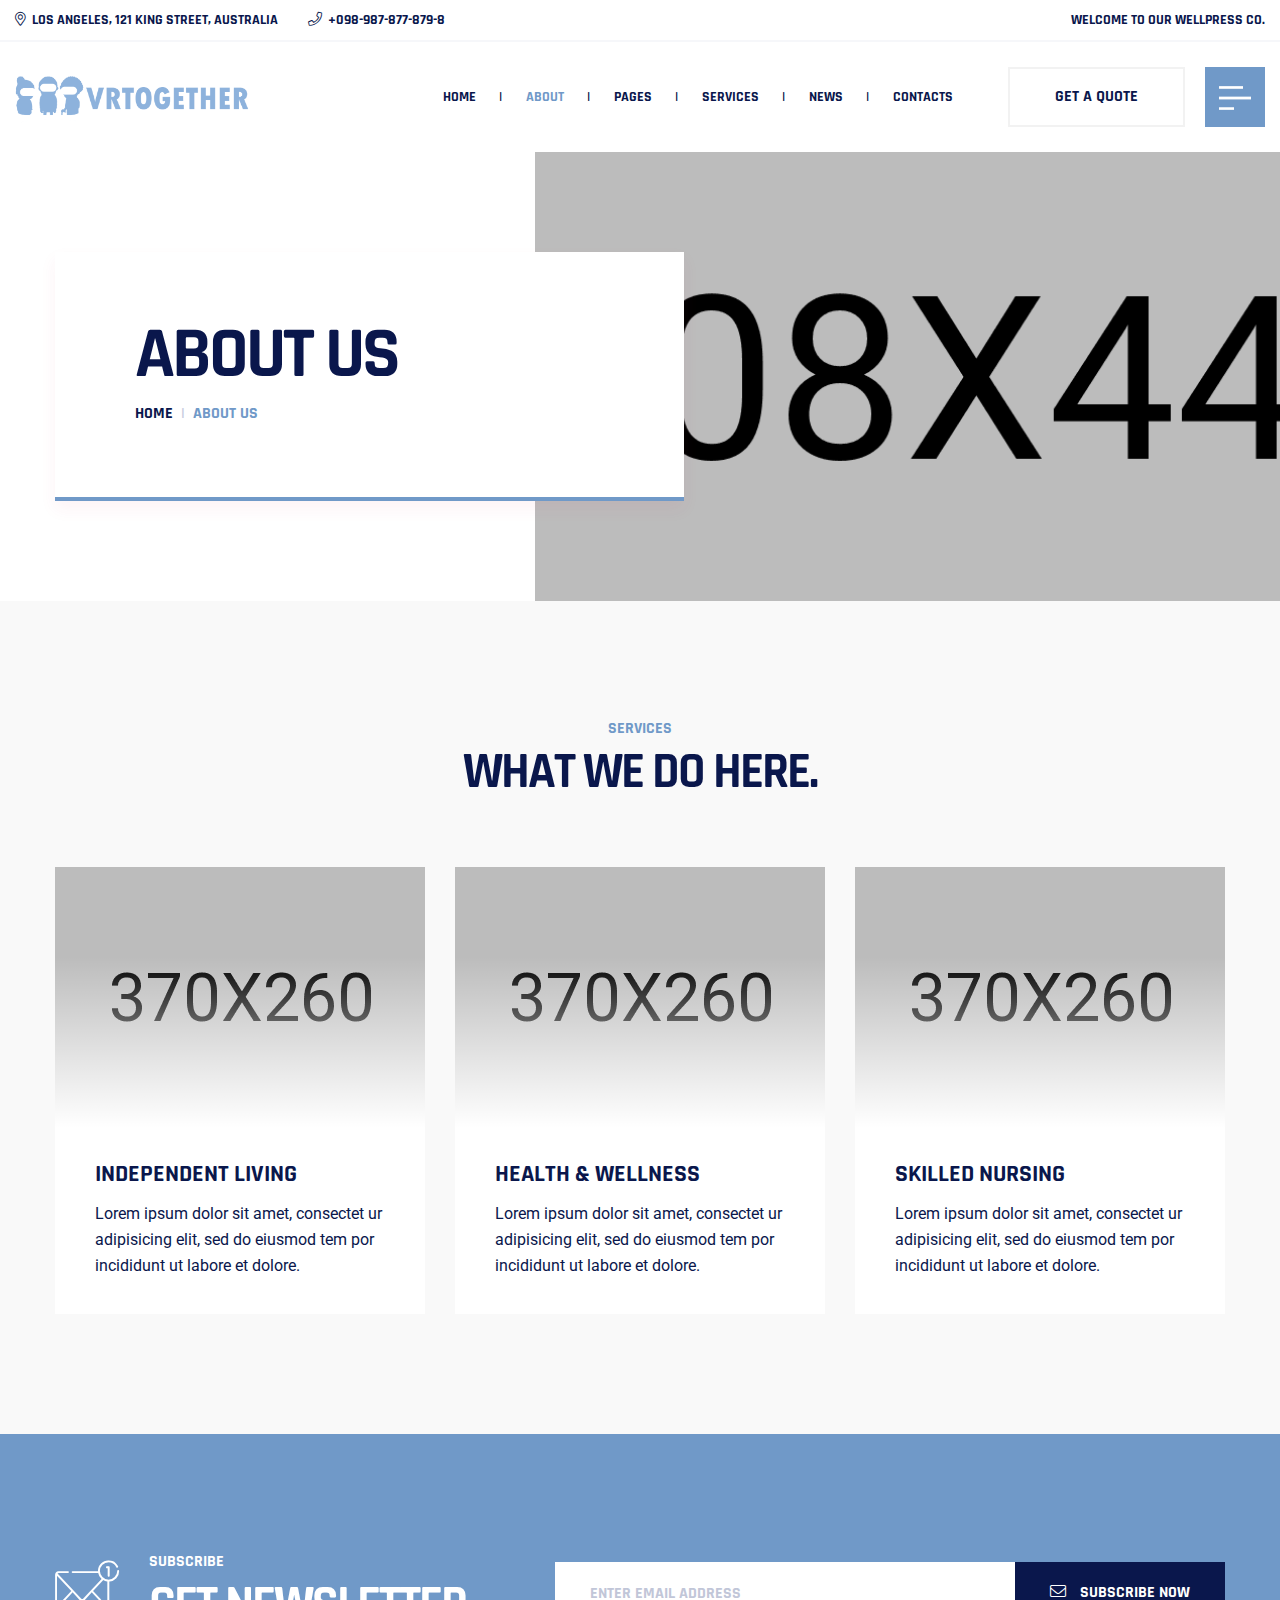
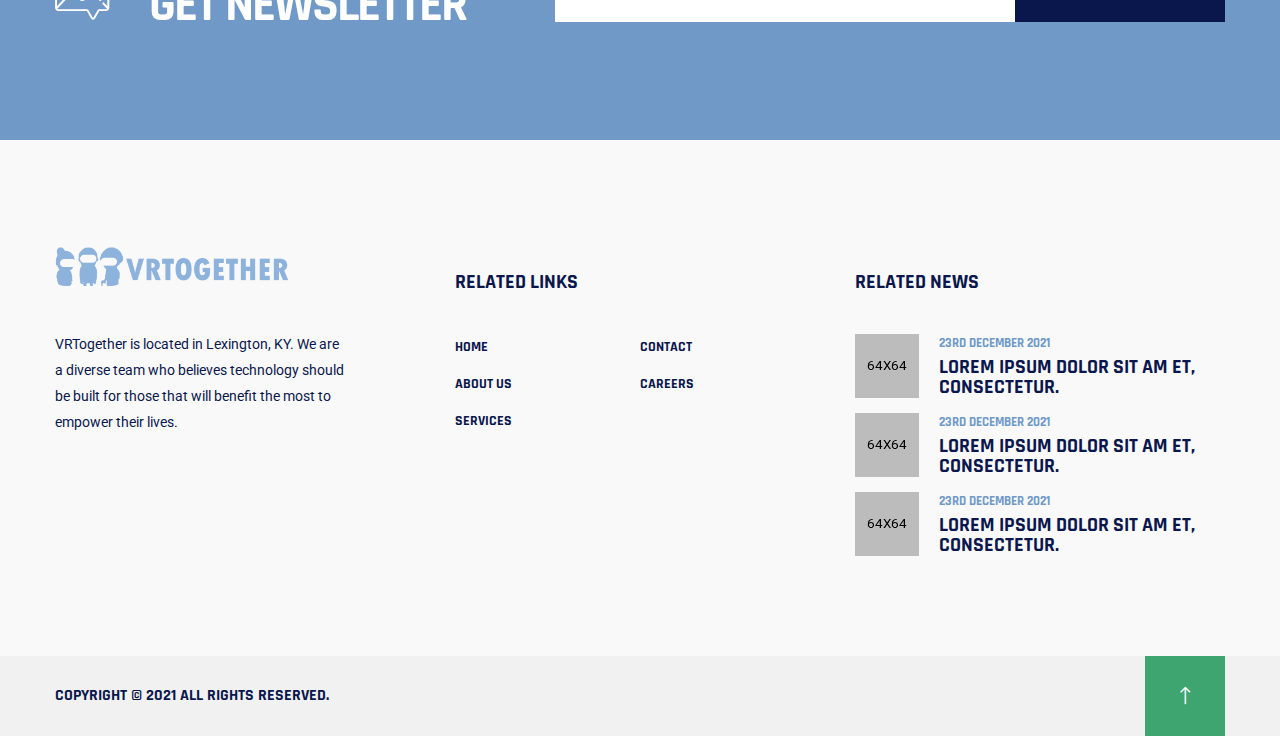
==== commit 6996e981: "added some stock photos and updated some text on homepage and about us" ====
--- a/about-us.html
+++ b/about-us.html
@@ -332,8 +332,8 @@
                                     <a href="index.html"><img src="img/logo/logo.png" alt=""></a>
                                 </div>
                                 <div class="footer-text mb-35">
-                                    <p>Lorem ipsum dolor sit amet, consectetur adipi sicing elit, sed do eiusmod tempor incididunt ut labore et dolore magna
-                                    aliqua. Ut enim ad minim veniam, quis nostrud exercitation ullamco laboris nisi ut aliquip.</p>
+                                    <p>VRTogether is located in Lexington, KY. We are a diverse team who believes technology should be built 
+                                        for those that will benefit the most to empower their lives.</p>
                                 </div>
                             </div>
                         </div>
@@ -347,12 +347,12 @@
                                         <li><a href="#">home</a></li>
                                         <li><a href="#">about us</a></li>
                                         <li><a href="#">services</a></li>
-                                        <li><a href="#">news</a></li>
-                                        <li><a href="#">contact</a></li>
+                                        <!--<li><a href="#">news</a></li>-->
                                     </ul>
                                     <ul>
-                                        <li><a href="#">privacy policy</a></li>
-                                        <li><a href="#">copyright</a></li>
+                                        <li><a href="#">contact</a></li>
+                                        <!--<li><a href="#">terms of use</a></li>-->
+                                        <!--<li><a href="#">copyright</a></li>-->
                                         <li><a href="#">careers</a></li>
                                     </ul>
                                 </div>
--- a/css/style.css
+++ b/css/style.css
@@ -146,17 +146,17 @@
 	font-weight: 400;
 }
 *::-moz-selection {
-	background: #d53863;
+	background: #7099c8;
 	color: #fff;
 	text-shadow: none;
 }
 ::-moz-selection {
-	background: #d53863;
+	background: #7099c8;
 	color: #fff;
 	text-shadow: none;
 }
 ::selection {
-	background: #d53863;
+	background: #7099c8;
 	color: #fff;
 	text-shadow: none;
 }
@@ -254,7 +254,7 @@
 }
 .btn.transparent-btn:hover {
     color: #fff;
-    border-color: #d53863;
+    border-color: #7099c8;
 }
 .btn.white-btn {
     background: #fff;
@@ -335,7 +335,7 @@
 .rp-content h4 a:hover,
 .comment-text .avatar-name .comment-reply:hover,
 .comment-form .comment-field i {
-	color: #d53863;
+	color: #7099c8;
 }
 
 /* All Background */
@@ -380,7 +380,7 @@
 .widget-tag ul li a:hover,
 .blog-details-content blockquote,
 .d-post-tag ul li a:hover {
-	background: #d53863;
+	background: #7099c8;
 }
 
 
@@ -544,7 +544,7 @@
 	z-index: 9;
 	opacity: 0;
 	visibility: hidden;
-	border-top: 2px solid #d53863;
+	border-top: 2px solid #7099c8;
 	padding: 5px 0;
 	-ms-filter: "progid:DXImageTransform.Microsoft.Alpha(Opacity=0)";
 	filter: alpha(opacity=0);
@@ -1118,7 +1118,7 @@
     background: #fff;
     box-shadow: 0px 8px 16px 0px rgba(213, 56, 99, 0.06);
     padding: 75px 80px;
-    border-bottom: 4px solid #d53863;
+    border-bottom: 4px solid #7099c8;
 }
 .breadcrumb-content .title {
     font-size: 72px;
@@ -1322,7 +1322,7 @@
 .banner-style-two .banner-content {
     box-shadow: 0px 8px 16px 0px rgba(213, 56, 99, 0.06);
     background: #fff;
-    border-bottom: 4px solid #d53863;
+    border-bottom: 4px solid #7099c8;
     padding: 65px 80px 75px 80px;
     margin-left: -80px;
 }
@@ -1904,7 +1904,7 @@
 	height: 0;
 	border-style: solid;
 	border-width: 0 10px 10px 0;
-	border-color: transparent #d53863 transparent transparent;
+	border-color: transparent #7099c8 transparent transparent;
 }
 .skill-area {
 	position: relative;
@@ -1998,7 +1998,7 @@
     z-index: -1;
 }
 .skill-bg .white-title .title-paragraph {
-    border-color: #d53863;
+    border-color: #7099c8;
     color: #d3dcff;
 }
 
@@ -2325,7 +2325,7 @@
     width: 50px;
     text-align: center;
     line-height: 50px;
-    background: #d53863;
+    background: #7099c8;
     font-size: 16px;
     color: #fff;
     opacity: 0;
@@ -2621,7 +2621,7 @@
 .cta-form-two .form-grp i {
     position: absolute;
     left: 40px;
-    color: #d53863;
+    color: #7099c8;
     font-size: 16px;
     top: 22px;
 }
@@ -3015,7 +3015,7 @@
     line-height: 40px;
     background: #fff1f4;
     font-size: 18px;
-    color: #d53863;
+    color: #7099c8;
     flex: 0 0 40px;
     margin-right: 20px;
 }
@@ -3220,7 +3220,7 @@
     height: 0;
     border-style: solid;
     border-width: 0 10px 10px 0;
-    border-color: transparent #d53863 transparent transparent;
+    border-color: transparent #7099c8 transparent transparent;
 }
 .blog-post-content {
     padding: 40px 50px;
@@ -3988,7 +3988,7 @@
 .comment-form .btn {
     border-radius: 0;
     margin-top: 10px;
-    background: #d53863;
+    background: #7099c8;
     padding: 21px 40px 21px 40px;
 }
 .comment-form .btn i {
@@ -4021,7 +4021,7 @@
 .pagination-wrap ul li a:hover,
 .pagination-wrap ul li.active a {
     color: #fff;
-    border-color: #d53863;
+    border-color: #7099c8;
 }
 .pagination-wrap ul li.prv-next a,
 .pagination-wrap ul li.prv-right a {
@@ -4240,14 +4240,14 @@
     font-size: 14px;
 }
 .contact-info-area .row [class*="col-"]:nth-child(2) .contact-info-box-head {
-    background: #d53863;
+    background: #7099c8;
 }
 .contact-info-area .row [class*="col-"]:nth-child(2) .contact-info-box-head span,
 .contact-info-area .row [class*="col-"]:nth-child(3) .contact-info-box-head span {
     color: #fff;
 }
 .contact-info-area .row [class*="col-"]:nth-child(2) .contact-info-box-content li i {
-    color: #d53863;
+    color: #7099c8;
 }
 .contact-info-area .row [class*="col-"]:nth-child(3) .contact-info-box-head {
     background: #3ea470;
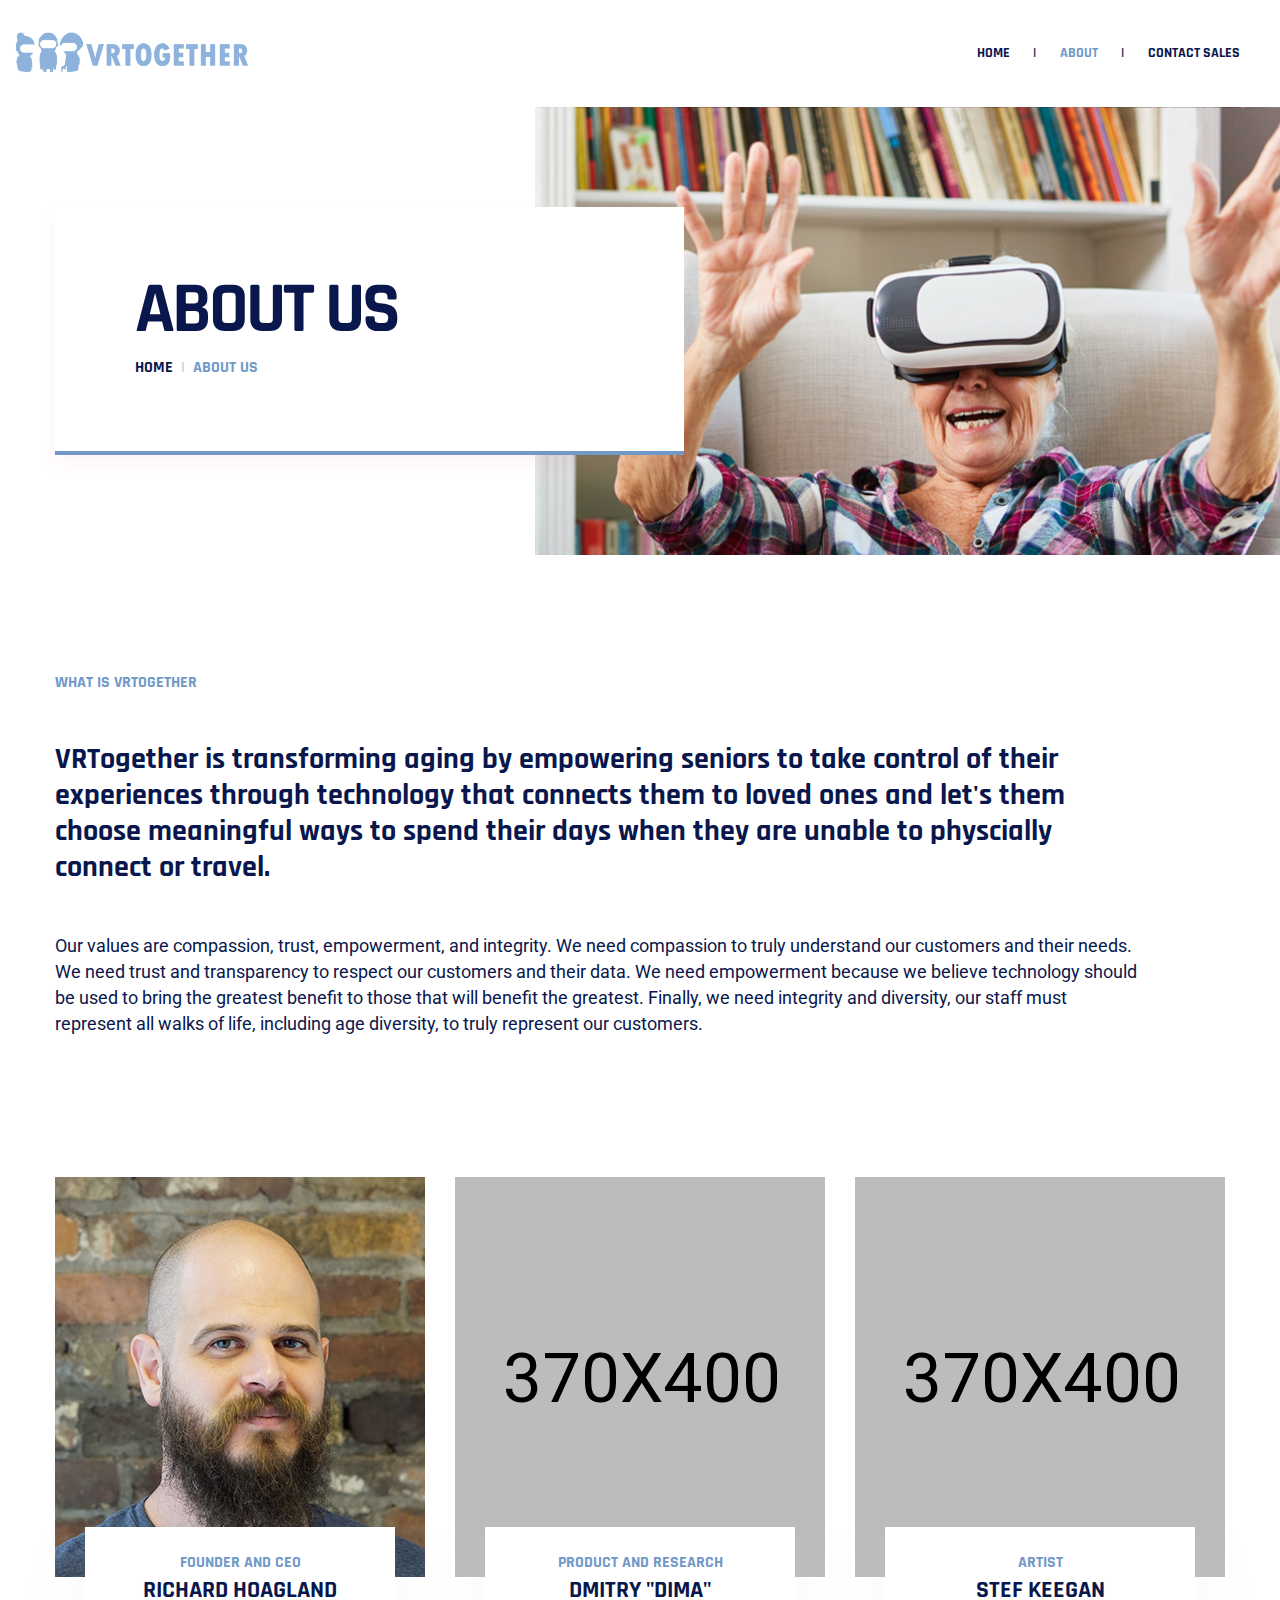
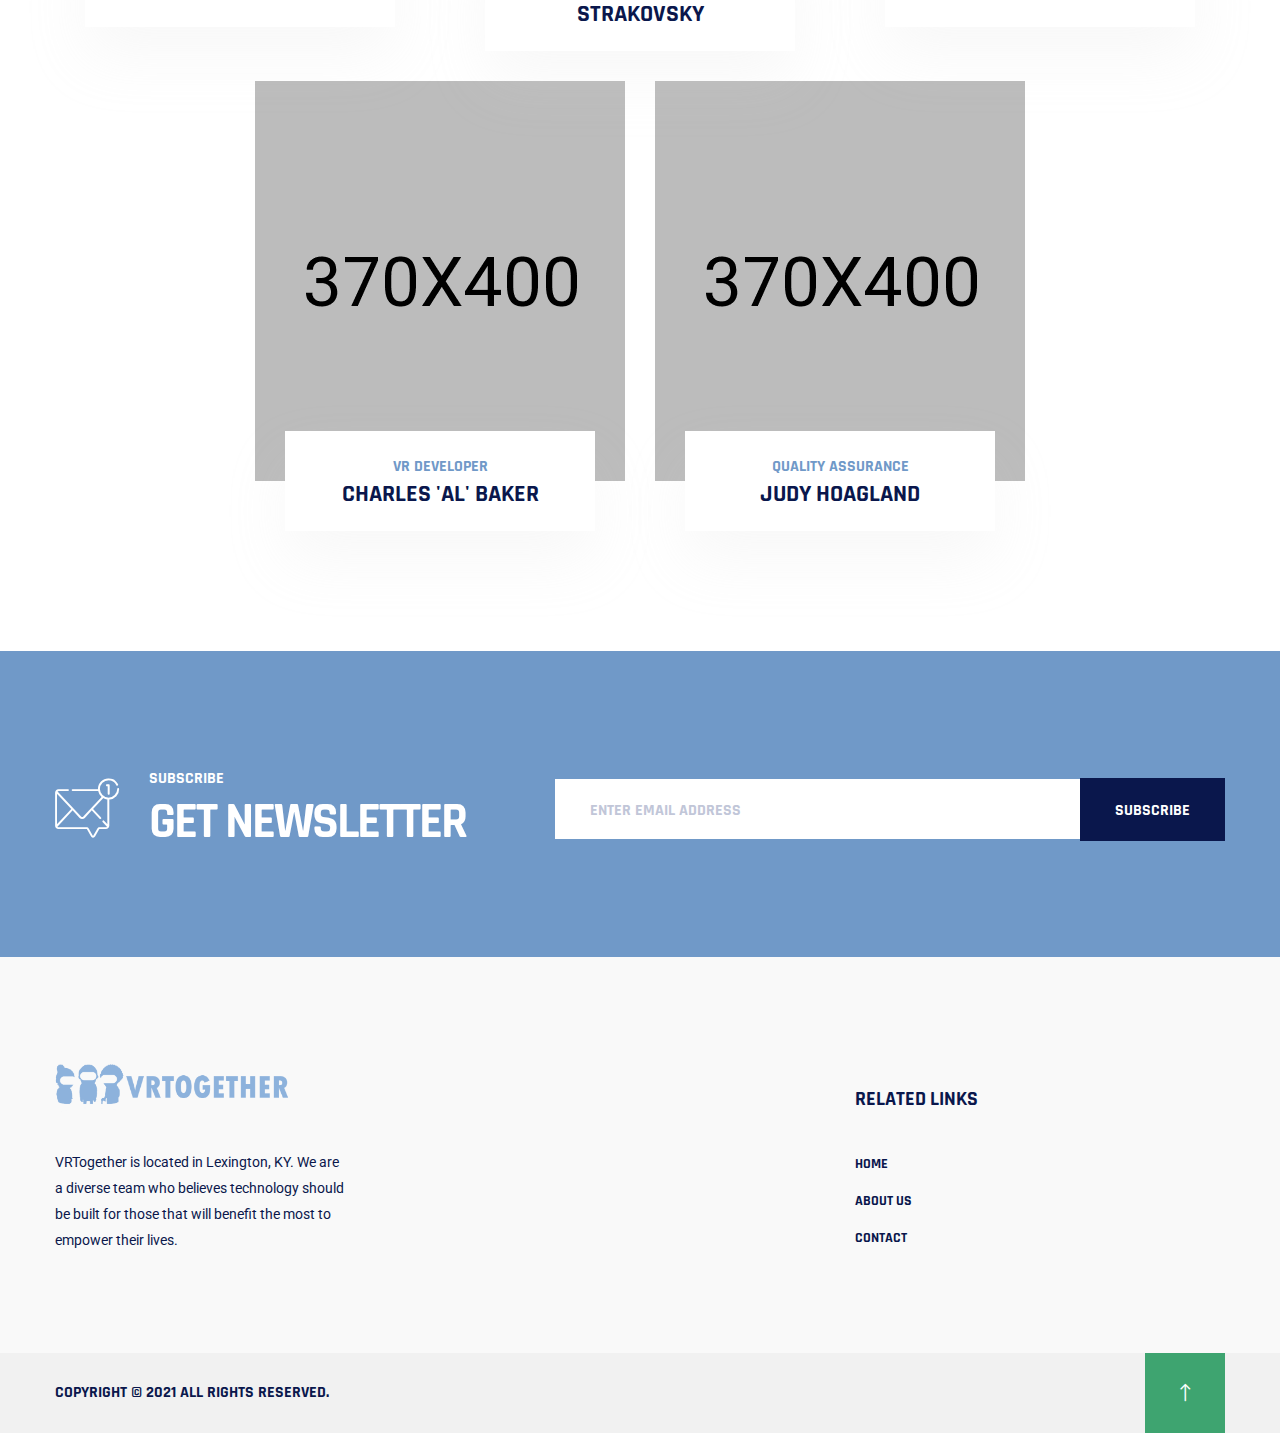
==== commit ce9b63f4: "reduceed site to just home and about, added signup for newsletter" ====
--- a/about-us.html
+++ b/about-us.html
@@ -45,7 +45,7 @@
 
         <!-- header-area -->
         <header class="header-style-three">
-            <div class="header-top-area d-none d-md-block">
+            <!--<div class="header-top-area d-none d-md-block">
                 <div class="container custom-container-two">
                     <div class="row align-items-center">
                         <div class="col-md-8">
@@ -63,7 +63,7 @@
                         </div>
                     </div>
                 </div>
-            </div>
+            </div>-->
             <div id="header-sticky" class="main-header menu-area">
                 <div class="container custom-container-two">
                     <div class="row">
@@ -76,44 +76,23 @@
                                     </div>
                                     <div class="navbar-wrap main-menu d-none d-lg-flex">
                                         <ul class="navigation">
-                                            <li class="dropdown"><a href="#">Home</a>
-                                                <ul class="submenu">
-                                                    <li><a href="index.html">Home One</a></li>
-                                                    <li><a href="index-2.html">Home Two</a></li>
-                                                    <li><a href="index-3.html">Home Three</a></li>
-                                                </ul>
-                                            </li>
+                                            <li><a href="index.html">Home</a></li>
                                             <li class="active"><a href="about-us.html">about</a></li>
-                                            <li class="dropdown"><a href="#">pages</a>
-                                                <ul class="submenu">
-                                                    <li><a href="portfolio.html">our portfolio</a></li>
-                                                    <li><a href="portfolio-details.html">portfolio details</a></li>
-                                                    <li><a href="team.html">Our Team</a></li>
-                                                    <li><a href="team-details.html">Team details</a></li>
-                                                    <li><a href="faq.html">faq page</a></li>
-                                                </ul>
-                                            </li>
-                                            <li class="dropdown"><a href="services.html">services</a>
-                                                <ul class="submenu">
-                                                    <li><a href="services.html">our services</a></li>
-                                                    <li><a href="services-details.html">services details</a></li>
-                                                </ul>
-                                            </li>
-                                            <li class="dropdown"><a href="#">News</a>
+                                            <!--<li class="dropdown"><a href="#">News</a>
                                                 <ul class="submenu">
                                                     <li><a href="blog.html">Our News</a></li>
                                                     <li><a href="blog-details.html">News Details</a></li>
                                                 </ul>
-                                            </li>
-                                            <li><a href="contact.html">contacts</a></li>
+                                            </li>-->
+                                            <li><a href="mailto:richard@vrtogether.us">Contact Sales</a></li>
                                         </ul>
                                     </div>
-                                    <div class="header-action d-none d-lg-block">
+                                    <!--<div class="header-action d-none d-lg-block">
                                         <ul>
                                             <li class="header-btn"><a href="#" class="btn transparent-btn">get a quote</a></li>
                                             <li><a href="#" class="off-canvas-menu menu-trigger"><img src="img/icon/menu_bar_icon.png" alt=""></a></li>
                                         </ul>
-                                    </div>
+                                    </div>-->
                                 </nav>
                             </div>
                             <!-- Mobile Menu  -->
@@ -153,7 +132,7 @@
                                             </li>
                                         </ul>
                                     </div>
-                                    <div class="social-links">
+                                    <!--<div class="social-links">
                                         <ul class="clearfix">
                                             <li><a href="#"><span class="fab fa-facebook-f"></span></a></li>
                                             <li><a href="#"><span class="fab fa-twitter"></span></a></li>
@@ -161,7 +140,7 @@
                                             <li><a href="#"><span class="fab fa-instagram"></span></a></li>
                                             <li><a href="#"><span class="fab fa-youtube"></span></a></li>
                                         </ul>
-                                    </div>
+                                    </div>-->
                                 </nav>
                             </div>
                             <!-- End Mobile Menu -->
@@ -176,21 +155,16 @@
                                 <div class="side-info mb-30">
                                     <div class="contact-list mb-30">
                                         <h4>Office Address</h4>
-                                        <p>123/A, Miranda City Likaoli
-                                            Prikano, Dope</p>
-                                    </div>
-                                    <div class="contact-list mb-30">
-                                        <h4>Phone Number</h4>
-                                        <p>+0989 7876 9865 9</p>
-                                        <p>+(090) 8765 86543 85</p>
-                                    </div>
-                                    <div class="contact-list mb-30">
+                                        <p>348 East Main Street
+                                            Lexington, KY</p>
+                                    </div>
+                                    <!--<div class="contact-list mb-30">
                                         <h4>Email Address</h4>
                                         <p>info@example.com</p>
                                         <p>example.mail@hum.com</p>
-                                    </div>
-                                </div>
-                                <div class="side-instagram">
+                                    </div>-->
+                                </div>
+                                <!--<div class="side-instagram">
                                     <a href="#"><img src="img/images/p1.jpg" alt="img"></a>
                                     <a href="#"><img src="img/images/p2.jpg" alt="img"></a>
                                     <a href="#"><img src="img/images/p3.jpg" alt="img"></a>
@@ -203,7 +177,7 @@
                                     <a href="#"><i class="fab fa-twitter"></i></a>
                                     <a href="#"><i class="fab fa-google-plus-g"></i></a>
                                     <a href="#"><i class="fab fa-instagram"></i></a>
-                                </div>
+                                </div>-->
                             </div>
                             <div class="offcanvas-overly"></div>
                             <!-- offCanvas-end -->
@@ -238,8 +212,101 @@
             </section>
             <!-- breadcrumb-area-end -->
 
+            <!-- about-us-area -->
+            <section class="about-us-area pt-120">
+                <div class="container">
+                    <div class="row">
+                        <div class="col-lg-12">
+                            <div class="section-title pr-80 mb-20">
+                                <h6 class="sub-title">What is VRTogether</h6>
+                                <h2 class="pt-40" style="font-size: 30px; text-transform: none;">
+                                    VRTogether is transforming aging by empowering seniors to take control of their experiences
+                                    through technology that connects them to loved ones and let's them choose meaningful ways
+                                    to spend their days when they are unable to physcially connect or travel.                                
+                                </h2>
+                                <p class="pt-40" style="font-size: 18px;" >
+                                    Our values are compassion, trust, empowerment, and integrity. We need compassion to truly understand
+                                    our customers and their needs. We need trust and transparency to respect our customers and their data.
+                                    We need empowerment because we believe technology should be used to bring the greatest benefit to those that
+                                    will benefit the greatest. Finally, we need integrity and diversity, our staff must represent all walks of life,
+                                    including age diversity, to truly represent our customers.
+                                </p>
+                            </div>
+                            <!--<div class="about-us-btn">
+                                <a href="#" class="btn">Our Services <i class="fal fa-angle-down"></i></a>
+                            </div>-->
+                        </div>
+                    </div>
+                </div>
+            </section>
+            <!-- about-us-area-end -->
+
+            <!-- team-area -->
+            <section class="team-area pt-120 pb-90">
+                <div class="container">
+                    <div class="row justify-content-center">
+                        <div class="col-lg-4 col-md-6 col-sm-8">
+                            <div class="team-box text-center mb-30">
+                                <div class="team-thumb position-relative">
+                                    <a href="team-details.html"><img src="img/team/team_thumb01.jpg" alt=""></a>
+                                </div>
+                                <div class="team-content">
+                                    <span>Founder and CEO</span>
+                                    <h4>Richard Hoagland</h4>
+                                </div>
+                            </div>
+                        </div>
+                        <div class="col-lg-4 col-md-6 col-sm-8">
+                            <div class="team-box text-center mb-30">
+                                <div class="team-thumb position-relative">
+                                    <a href="team-details.html"><img src="img/team/team_thumb05.jpg" alt=""></a>
+                                </div>
+                                <div class="team-content">
+                                    <span>Product and Research</span>
+                                    <h4>Dmitry "Dima" Strakovsky</a></h4>
+                                </div>
+                            </div>
+                        </div>
+                        <div class="col-lg-4 col-md-6 col-sm-8">
+                            <div class="team-box text-center mb-30">
+                                <div class="team-thumb position-relative">
+                                    <a href="team-details.html"><img src="img/team/team_thumb06.jpg" alt=""></a>
+                                </div>
+                                <div class="team-content">
+                                    <span>Artist</span>
+                                    <h4>Stef Keegan</h4>
+                                </div>
+                            </div>
+                        </div>
+                        <div class="col-lg-4 col-md-6 col-sm-8">
+                            <div class="team-box text-center mb-30">
+                                <div class="team-thumb position-relative">
+                                    <a href="team-details.html"><img src="img/team/team_thumb07.jpg" alt=""></a>
+                                </div>
+                                <div class="team-content">
+                                    <span>VR Developer</span>
+                                    <h4>Charles 'Al' Baker</h4>
+                                </div>
+                            </div>
+                        </div>
+                        <div class="col-lg-4 col-md-6 col-sm-8">
+                            <div class="team-box text-center mb-30">
+                                <div class="team-thumb position-relative">
+                                    <a href="team-details.html"><img src="img/team/team_thumb08.jpg" alt=""></a>
+                                </div>
+                                <div class="team-content">
+                                    <span>Quality Assurance</span>
+                                    <h4>Judy Hoagland</h4>
+                                </div>
+                            </div>
+                        </div>
+                    </div>
+                </div>
+            </section>
+            <!-- team-area-end -->
+
             <!-- services-area -->
-            <section class="services-area gray-bg pt-120 pb-90">
+            <!--<section class="services-area gray-bg pt-120 pb-90">
                 <div class="container">
                     <div class="row justify-content-center">
                         <div class="col-lg-6">
@@ -285,7 +352,7 @@
                         </div>
                     </div>
                 </div>
-            </section>
+            </section>-->
             <!-- services-area-end -->
 
             <!-- newsletter-area -->
@@ -305,11 +372,23 @@
                         </div>
                         <div class="col-xl-7 col-lg-6">
                             <div class="newsletter-form">
+
+                                <!-- Begin Mailchimp Signup Form -->
+                                    <form action="https://vrtogether.us5.list-manage.com/subscribe/post?u=15484ed40f7b1a1e9b021ca84&amp;id=83f9284f2d" method="post" id="mc-embedded-subscribe-form" name="mc-embedded-subscribe-form" class="validate" target="_blank" novalidate>
+                                        <input type="email" placeholder="enter email address" value="" name="EMAIL" class="required email" id="mce-EMAIL">
+                                        <!-- real people should not fill this in and expect good things - do not remove this or risk form bot signups-->
+                                        <div style="position: absolute; left: -5000px;" aria-hidden="true"><input type="text" name="b_15484ed40f7b1a1e9b021ca84_83f9284f2d" tabindex="-1" value=""></div>
+                                        <div class="clear ml-10" style="display: inline-flex;"><input style="background-color: #0a174c; color:white; line-height: unset;" type="submit" value="Subscribe" name="subscribe" id="mc-embedded-subscribe"></div>
+                                    </form>
+                                <!--End mc_embed_signup-->
+                                
+                            </div>
+                            <!--<div class="newsletter-form">
                                 <form action="#">
                                     <input type="email" placeholder="enter email address">
                                     <button class="btn"><i class="fal fa-envelope"></i> subscribe now</button>
                                 </form>
-                            </div>
+                            </div>-->
                         </div>
                     </div>
                 </div>
@@ -336,6 +415,9 @@
                                         for those that will benefit the most to empower their lives.</p>
                                 </div>
                             </div>
+                        </div>
+                        <div class="col-lg-4 col-md-6 col-sm-9">
+                            
                         </div>
                         <div class="col-lg-4 col-md-6 col-sm-9">
                             <div class="footer-widget pt-30 mb-50">
@@ -346,52 +428,9 @@
                                     <ul>
                                         <li><a href="#">home</a></li>
                                         <li><a href="#">about us</a></li>
-                                        <li><a href="#">services</a></li>
+                                        <li><a href="mailto:richard@vrtogether.us">contact</a></li>
+                                        <!--<li><a href="#">services</a></li>-->
                                         <!--<li><a href="#">news</a></li>-->
-                                    </ul>
-                                    <ul>
-                                        <li><a href="#">contact</a></li>
-                                        <!--<li><a href="#">terms of use</a></li>-->
-                                        <!--<li><a href="#">copyright</a></li>-->
-                                        <li><a href="#">careers</a></li>
-                                    </ul>
-                                </div>
-                            </div>
-                        </div>
-                        <div class="col-lg-4 col-md-6 col-sm-9">
-                            <div class="footer-widget pt-30 mb-50">
-                                <div class="fw-title mb-40">
-                                    <h4 class="title">related news</h4>
-                                </div>
-                                <div class="fw-post">
-                                    <ul>
-                                        <li>
-                                            <div class="fw-post-thumb">
-                                                <a href="blog-details.html"><img src="img/blog/fw_post_thumb01.jpg" alt=""></a>
-                                            </div>
-                                            <div class="fw-post-content">
-                                                <span class="date">23rd december 2021</span>
-                                                <h4><a href="blog-details.html">Lorem ipsum dolor sit am et, consectetur.</a></h4>
-                                            </div>
-                                        </li>
-                                        <li>
-                                            <div class="fw-post-thumb">
-                                                <a href="blog-details.html"><img src="img/blog/fw_post_thumb02.jpg" alt=""></a>
-                                            </div>
-                                            <div class="fw-post-content">
-                                                <span class="date">23rd december 2021</span>
-                                                <h4><a href="blog-details.html">Lorem ipsum dolor sit am et, consectetur.</a></h4>
-                                            </div>
-                                        </li>
-                                        <li>
-                                            <div class="fw-post-thumb">
-                                                <a href="blog-details.html"><img src="img/blog/fw_post_thumb03.jpg" alt=""></a>
-                                            </div>
-                                            <div class="fw-post-content">
-                                                <span class="date">23rd december 2021</span>
-                                                <h4><a href="blog-details.html">Lorem ipsum dolor sit am et, consectetur.</a></h4>
-                                            </div>
-                                        </li>
                                     </ul>
                                 </div>
                             </div>
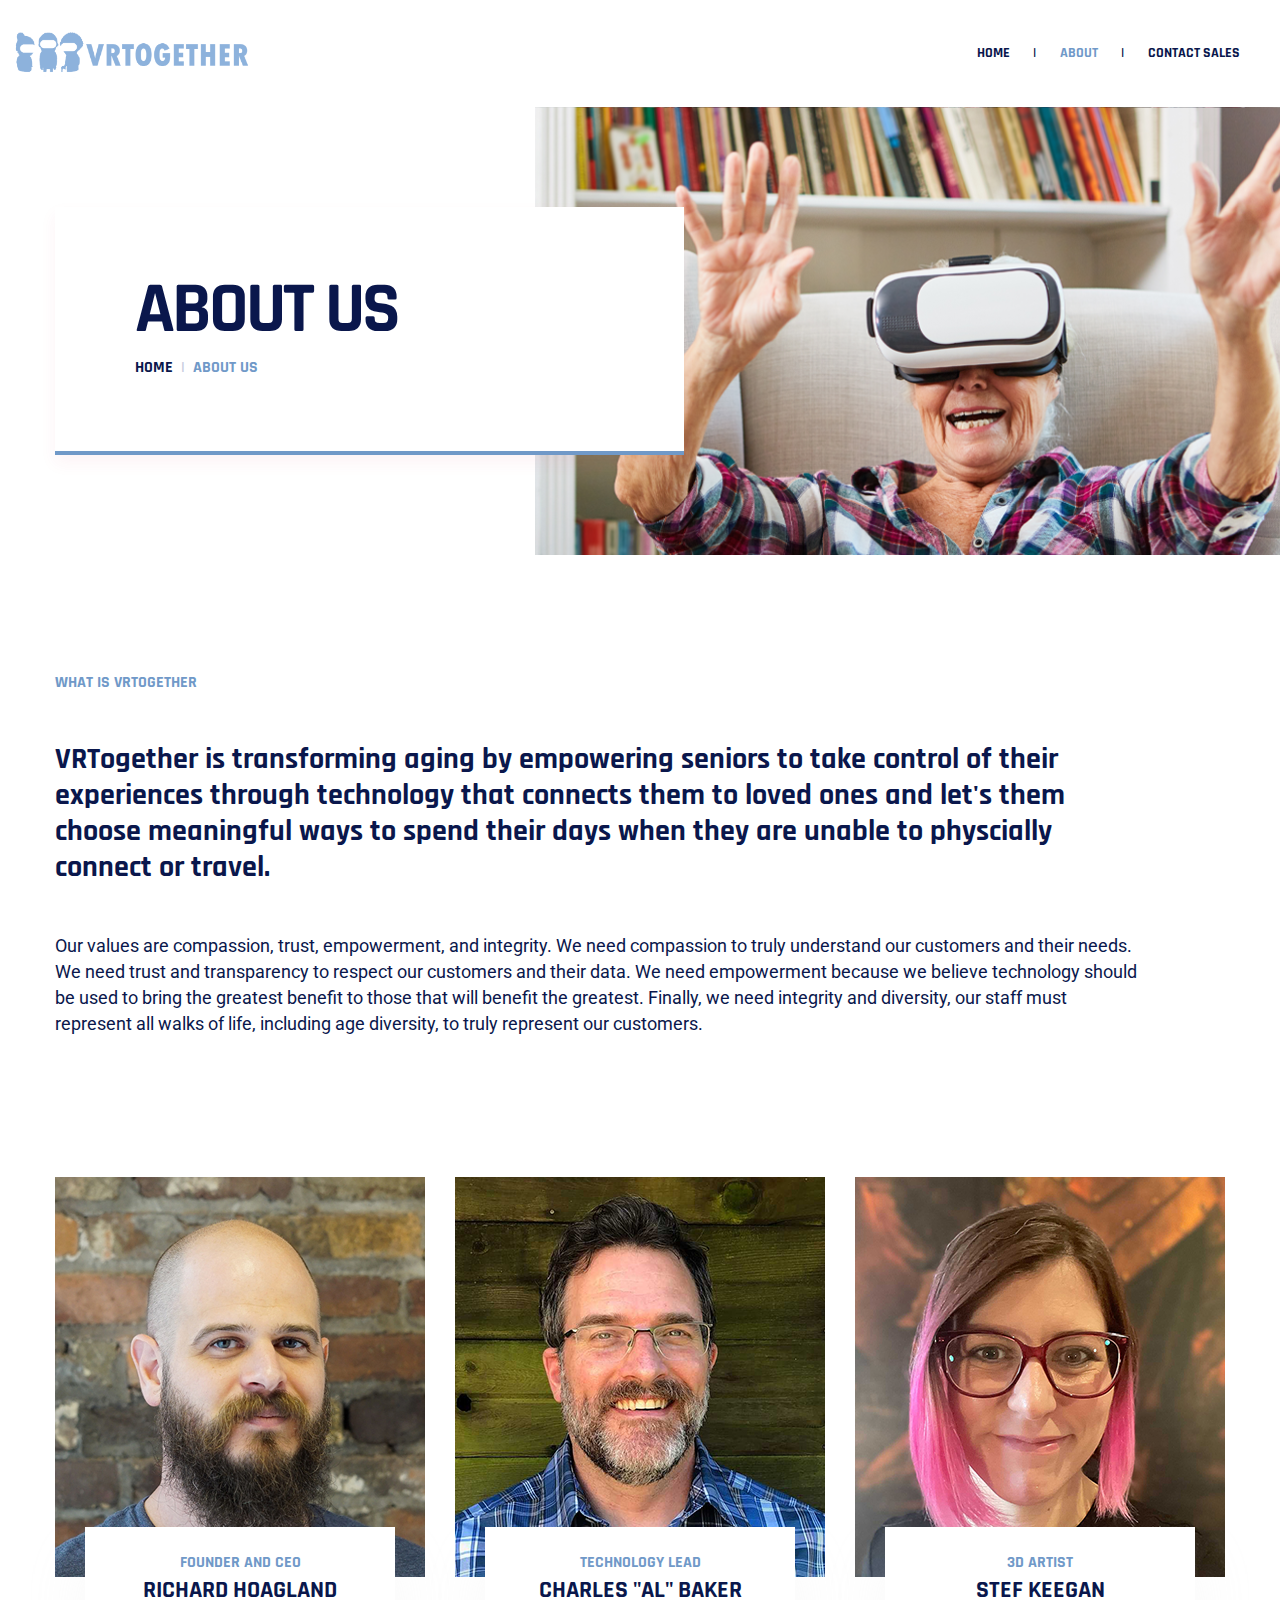
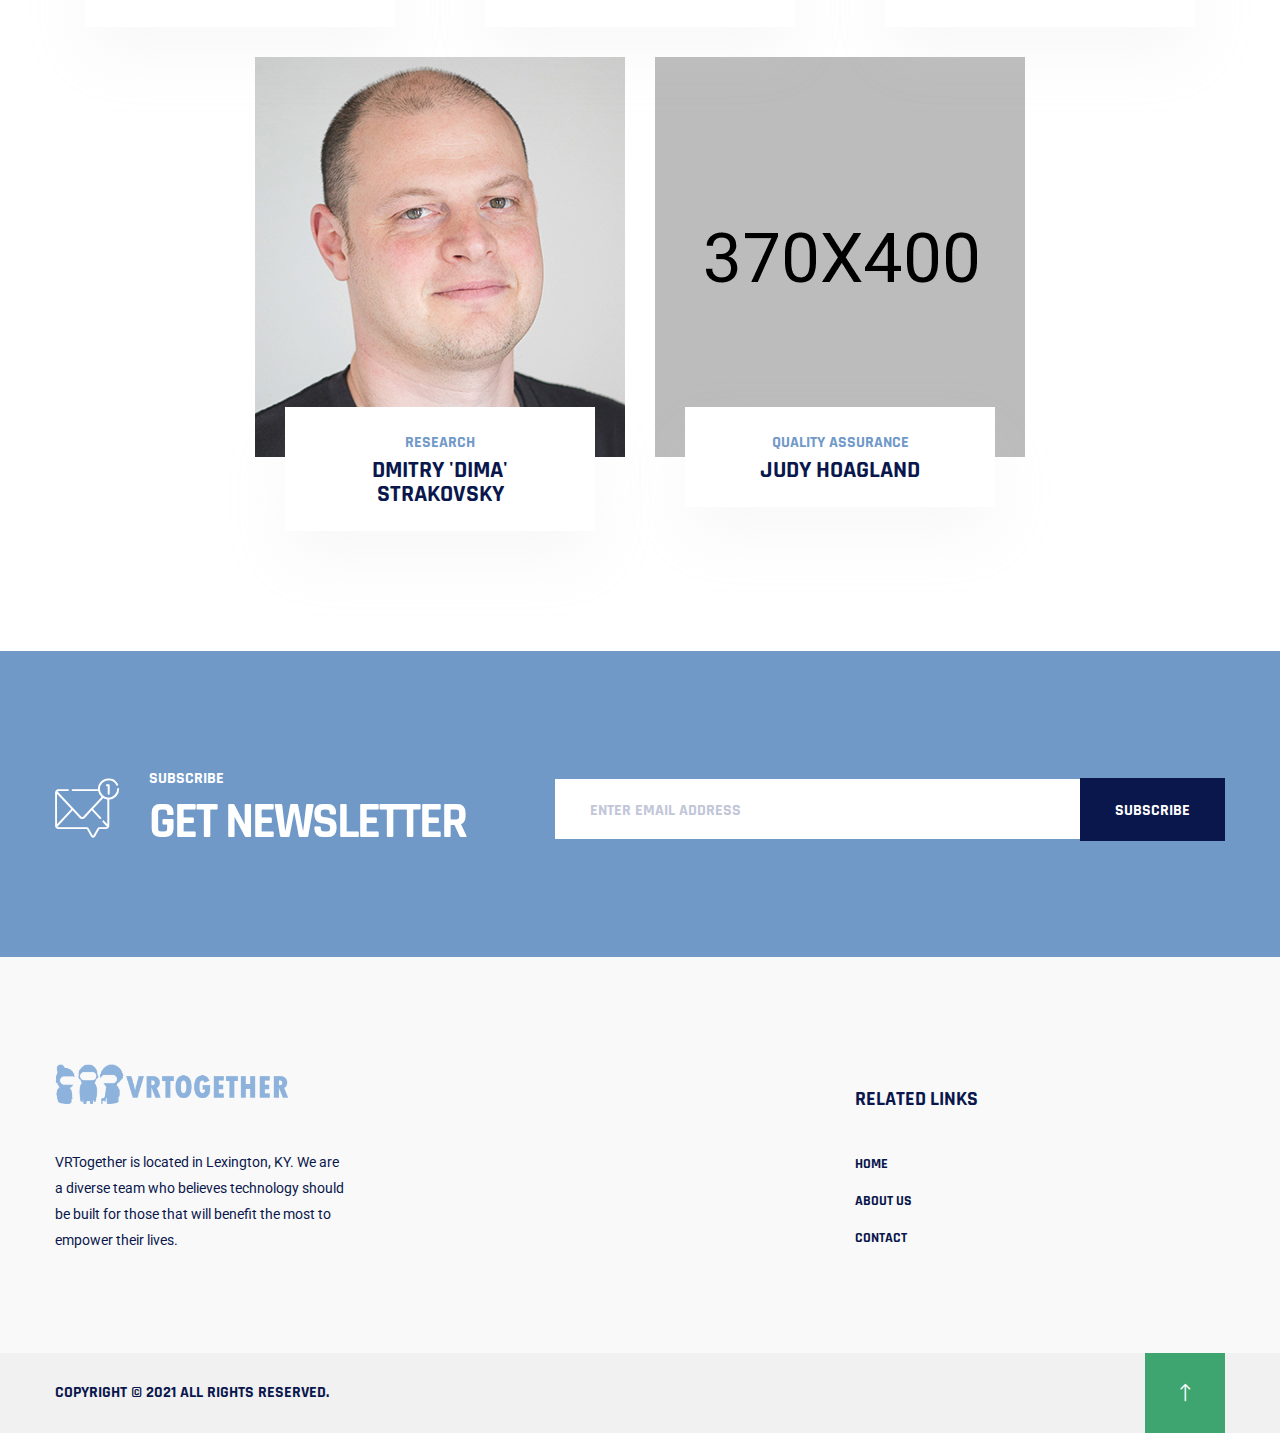
==== commit aaffa710: "added team photos" ====
--- a/about-us.html
+++ b/about-us.html
@@ -259,21 +259,21 @@
                         <div class="col-lg-4 col-md-6 col-sm-8">
                             <div class="team-box text-center mb-30">
                                 <div class="team-thumb position-relative">
-                                    <a href="team-details.html"><img src="img/team/team_thumb05.jpg" alt=""></a>
+                                    <a href="team-details.html"><img src="img/team/team_thumb02.jpg" alt=""></a>
                                 </div>
                                 <div class="team-content">
-                                    <span>Product and Research</span>
-                                    <h4>Dmitry "Dima" Strakovsky</a></h4>
+                                    <span>Technology Lead</span>
+                                    <h4>Charles "Al" Baker</a></h4>
                                 </div>
                             </div>
                         </div>
                         <div class="col-lg-4 col-md-6 col-sm-8">
                             <div class="team-box text-center mb-30">
                                 <div class="team-thumb position-relative">
-                                    <a href="team-details.html"><img src="img/team/team_thumb06.jpg" alt=""></a>
+                                    <a href="team-details.html"><img src="img/team/team_thumb03.jpg" alt=""></a>
                                 </div>
                                 <div class="team-content">
-                                    <span>Artist</span>
+                                    <span>3d Artist</span>
                                     <h4>Stef Keegan</h4>
                                 </div>
                             </div>
@@ -281,11 +281,11 @@
                         <div class="col-lg-4 col-md-6 col-sm-8">
                             <div class="team-box text-center mb-30">
                                 <div class="team-thumb position-relative">
-                                    <a href="team-details.html"><img src="img/team/team_thumb07.jpg" alt=""></a>
+                                    <a href="team-details.html"><img src="img/team/team_thumb04.jpg" alt=""></a>
                                 </div>
                                 <div class="team-content">
-                                    <span>VR Developer</span>
-                                    <h4>Charles 'Al' Baker</h4>
+                                    <span>Research</span>
+                                    <h4>Dmitry 'Dima' Strakovsky</h4>
                                 </div>
                             </div>
                         </div>
